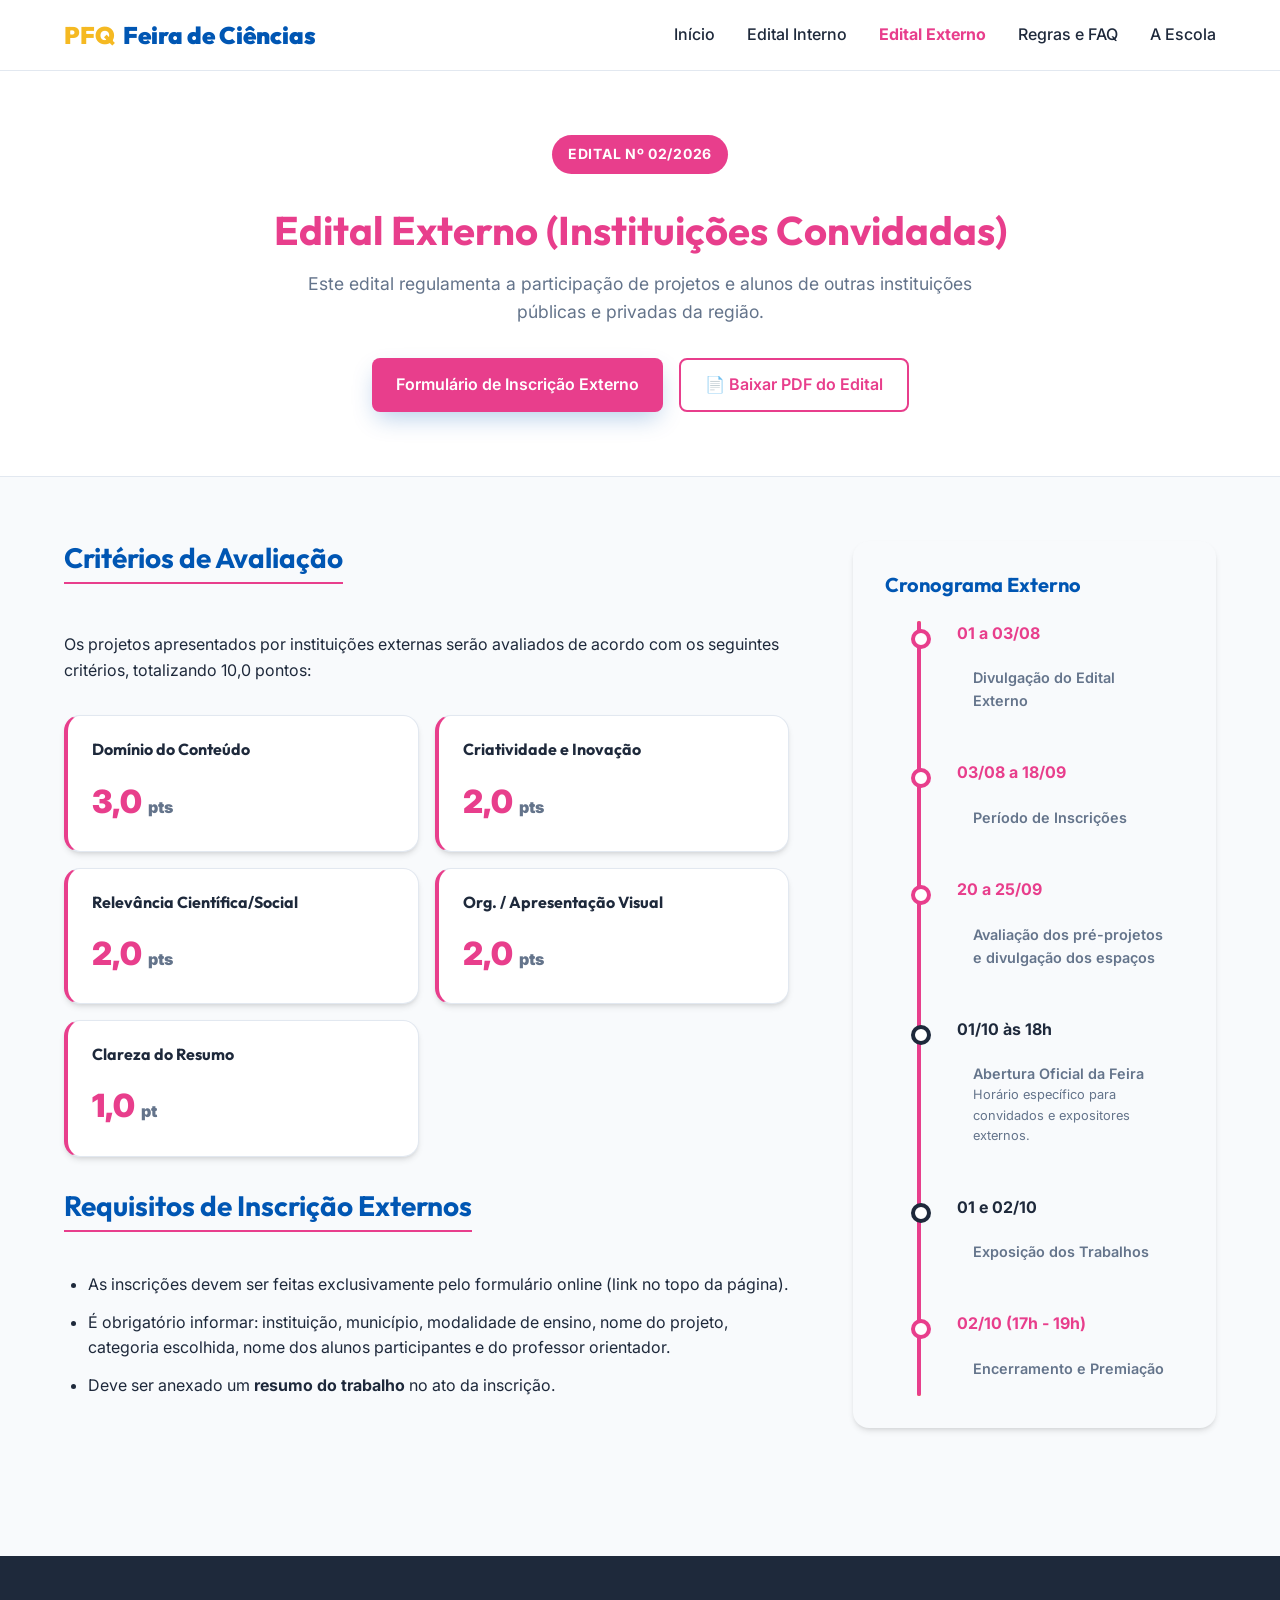
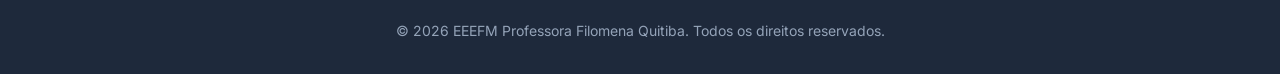
==== edital-externo.html @ 98fcd01e "feat: site launch with PDFs" ====
<!DOCTYPE html>
<html lang="pt-BR">
<head>
    <meta charset="UTF-8">
    <meta name="viewport" content="width=device-width, initial-scale=1.0">
    <title>Edital Externo - XLIII Feira de Ciências PFQ</title>
    <meta name="description" content="Edital nº 02/2026 para outras instituições de ensino participarem da XLIII Feira de Ciências.">
    <link rel="stylesheet" href="css/style.css">
</head>
<body>

    <!-- Header -->
    <header class="header">
        <div class="container flex justify-between items-center">
            <a href="index.html" class="logo">
                <span>PFQ</span> Feira de Ciências
            </a>
            <nav>
                <ul class="nav-links">
                    <li><a href="index.html">Início</a></li>
                    <li><a href="edital-interno.html">Edital Interno</a></li>
                    <li><a href="edital-externo.html" style="color: var(--color-accent); font-weight: 700;">Edital Externo</a></li>
                    <li><a href="faq.html">Regras e FAQ</a></li>
                    <li><a href="sobre.html">A Escola</a></li>
                </ul>
            </nav>
        </div>
    </header>

    <!-- Page Header -->
    <section class="py-16" style="background: var(--color-white); border-bottom: 1px solid var(--color-border);">
        <div class="container text-center">
            <span class="badge" style="background-color: var(--color-accent);">Edital nº 02/2026</span>
            <h1 style="font-size: 2.5rem; margin-top: 1rem; color: var(--color-accent);">Edital Externo (Instituições Convidadas)</h1>
            <p style="font-size: 1.1rem; color: var(--color-text-muted); max-width: 700px; margin: 0 auto;">Este edital regulamenta a participação de projetos e alunos de outras instituições públicas e privadas da região.</p>
            
            <div class="flex justify-center gap-4 mt-8" style="flex-wrap: wrap;">
                <a href="https://docs.google.com/forms/d/e/1FAIpQLSfI3naMoHm2sjn48bXKGw8JrudjvaqzmqJsmKI4cib6mDPO3A/viewform" target="_blank" class="btn btn-primary" style="background-color: var(--color-accent);">Formulário de Inscrição Externo</a>
                <a href="pdf/edital-02-2026-externo.pdf" target="_blank" class="btn btn-outline" style="color: var(--color-accent); border-color: var(--color-accent);">📄 Baixar PDF do Edital</a>
            </div>
        </div>
    </section>

    <div class="container py-16 grid" style="grid-template-columns: 2fr 1fr; gap: 4rem;">
        
        <!-- Main Content -->
        <div>
            <h2 style="font-size: 1.75rem; border-bottom: 2px solid var(--color-accent); padding-bottom: 0.5rem; display: inline-block;">Critérios de Avaliação</h2>
            <p class="mt-8 mb-8">Os projetos apresentados por instituições externas serão avaliados de acordo com os seguintes critérios, totalizando 10,0 pontos:</p>
            
            <div class="grid grid-cols-2 gap-4">
                <div class="card" style="padding: 1.5rem; border-left: 4px solid var(--color-accent);">
                    <h4 style="color: var(--color-text-main);">Domínio do Conteúdo</h4>
                    <p style="font-size: 2rem; font-weight: 900; color: var(--color-accent);">3,0 <span style="font-size: 1rem; color: var(--color-text-muted);">pts</span></p>
                </div>
                <div class="card" style="padding: 1.5rem; border-left: 4px solid var(--color-accent);">
                    <h4 style="color: var(--color-text-main);">Criatividade e Inovação</h4>
                    <p style="font-size: 2rem; font-weight: 900; color: var(--color-accent);">2,0 <span style="font-size: 1rem; color: var(--color-text-muted);">pts</span></p>
                </div>
                <div class="card" style="padding: 1.5rem; border-left: 4px solid var(--color-accent);">
                    <h4 style="color: var(--color-text-main);">Relevância Científica/Social</h4>
                    <p style="font-size: 2rem; font-weight: 900; color: var(--color-accent);">2,0 <span style="font-size: 1rem; color: var(--color-text-muted);">pts</span></p>
                </div>
                <div class="card" style="padding: 1.5rem; border-left: 4px solid var(--color-accent);">
                    <h4 style="color: var(--color-text-main);">Org. / Apresentação Visual</h4>
                    <p style="font-size: 2rem; font-weight: 900; color: var(--color-accent);">2,0 <span style="font-size: 1rem; color: var(--color-text-muted);">pts</span></p>
                </div>
                <div class="card" style="padding: 1.5rem; border-left: 4px solid var(--color-accent);">
                    <h4 style="color: var(--color-text-main);">Clareza do Resumo</h4>
                    <p style="font-size: 2rem; font-weight: 900; color: var(--color-accent);">1,0 <span style="font-size: 1rem; color: var(--color-text-muted);">pt</span></p>
                </div>
            </div>

            <h2 class="mt-8" style="font-size: 1.75rem; border-bottom: 2px solid var(--color-accent); padding-bottom: 0.5rem; display: inline-block;">Requisitos de Inscrição Externos</h2>
            <ul style="margin-top: 1.5rem; margin-left: 1.5rem; display: flex; flex-direction: column; gap: 0.75rem;">
                <li>As inscrições devem ser feitas exclusivamente pelo formulário online (link no topo da página).</li>
                <li>É obrigatório informar: instituição, município, modalidade de ensino, nome do projeto, categoria escolhida, nome dos alunos participantes e do professor orientador.</li>
                <li>Deve ser anexado um <strong>resumo do trabalho</strong> no ato da inscrição.</li>
            </ul>
        </div>

        <!-- Sidebar / Timeline -->
        <aside>
            <div class="card" style="background: var(--color-bg-light); border: none;">
                <h3 style="margin-bottom: 1.5rem; font-size: 1.25rem;">Cronograma Externo</h3>
                <div class="timeline" style="padding: 0;">
                    
                    <style>
                        .timeline-externo::before { background: var(--color-accent); }
                    </style>
                    <div class="timeline timeline-externo" style="padding: 0; max-width: 100%;">
                        
                        <div class="timeline-item">
                            <div class="timeline-marker" style="border-color: var(--color-accent);"></div>
                            <div class="timeline-date" style="color: var(--color-accent);">01 a 03/08</div>
                            <div class="timeline-content" style="padding: 1rem; background: transparent; border: none; box-shadow: none;">
                                <p style="font-weight: 600; font-size: 0.9rem;">Divulgação do Edital Externo</p>
                            </div>
                        </div>

                        <div class="timeline-item">
                            <div class="timeline-marker" style="border-color: var(--color-accent);"></div>
                            <div class="timeline-date" style="color: var(--color-accent);">03/08 a 18/09</div>
                            <div class="timeline-content" style="padding: 1rem; background: transparent; border: none; box-shadow: none;">
                                <p style="font-weight: 600; font-size: 0.9rem;">Período de Inscrições</p>
                            </div>
                        </div>

                        <div class="timeline-item">
                            <div class="timeline-marker" style="border-color: var(--color-accent);"></div>
                            <div class="timeline-date" style="color: var(--color-accent);">20 a 25/09</div>
                            <div class="timeline-content" style="padding: 1rem; background: transparent; border: none; box-shadow: none;">
                                <p style="font-weight: 600; font-size: 0.9rem;">Avaliação dos pré-projetos e divulgação dos espaços</p>
                            </div>
                        </div>

                        <div class="timeline-item">
                            <div class="timeline-marker" style="border-color: var(--color-text-main);"></div>
                            <div class="timeline-date" style="color: var(--color-text-main);">01/10 às 18h</div>
                            <div class="timeline-content" style="padding: 1rem; background: transparent; border: none; box-shadow: none;">
                                <p style="font-weight: 600; font-size: 0.9rem;">Abertura Oficial da Feira</p>
                                <p style="font-size: 0.8rem; color: var(--color-text-muted);">Horário específico para convidados e expositores externos.</p>
                            </div>
                        </div>

                        <div class="timeline-item">
                            <div class="timeline-marker" style="border-color: var(--color-text-main);"></div>
                            <div class="timeline-date" style="color: var(--color-text-main);">01 e 02/10</div>
                            <div class="timeline-content" style="padding: 1rem; background: transparent; border: none; box-shadow: none;">
                                <p style="font-weight: 600; font-size: 0.9rem;">Exposição dos Trabalhos</p>
                            </div>
                        </div>

                        <div class="timeline-item" style="margin-bottom: 0;">
                            <div class="timeline-marker" style="border-color: var(--color-accent);"></div>
                            <div class="timeline-date" style="color: var(--color-accent);">02/10 (17h - 19h)</div>
                            <div class="timeline-content" style="padding: 1rem; background: transparent; border: none; box-shadow: none;">
                                <p style="font-weight: 600; font-size: 0.9rem;">Encerramento e Premiação</p>
                            </div>
                        </div>
                    </div>

                </div>
            </div>
        </aside>

    </div>

    <!-- Footer -->
    <footer class="footer">
        <div class="container">
            <div class="footer-bottom" style="margin-top: 0; padding-top: 0; border: none;">
                <p>&copy; 2026 EEEFM Professora Filomena Quitiba. Todos os direitos reservados.</p>
            </div>
        </div>
    </footer>

</body>
</html>
---- css/style.css ----
@import url('https://fonts.googleapis.com/css2?family=Inter:wght@300;400;500;600;700;800&family=Outfit:wght@400;700;900&display=swap');

:root {
  /* Colors based on PFQ notebook cover */
  --color-primary: #f5b922; /* Amarelo Ouro */
  --color-secondary: #0056b3; /* Azul Royal */
  --color-accent: #e83e8c; /* Rosa vibrante */
  --color-bg-light: #f8fafc;
  --color-white: #ffffff;
  --color-text-main: #1e293b;
  --color-text-muted: #64748b;
  --color-border: #e2e8f0;

  /* Shadows for Glassmorphism & Depth */
  --shadow-sm: 0 1px 2px 0 rgb(0 0 0 / 0.05);
  --shadow-md: 0 4px 6px -1px rgb(0 0 0 / 0.1), 0 2px 4px -2px rgb(0 0 0 / 0.1);
  --shadow-lg: 0 10px 15px -3px rgb(0 0 0 / 0.1), 0 4px 6px -4px rgb(0 0 0 / 0.1);
  --shadow-xl: 0 20px 25px -5px rgb(0 0 0 / 0.1), 0 8px 10px -6px rgb(0 0 0 / 0.1);
  --shadow-colored: 0 10px 25px -5px rgba(0, 86, 179, 0.3);

  /* Border Radius */
  --radius-sm: 0.375rem;
  --radius-md: 0.5rem;
  --radius-lg: 1rem;
  --radius-xl: 1.5rem;

  /* Typography */
  --font-sans: 'Inter', sans-serif;
  --font-display: 'Outfit', sans-serif;
}

/* Reset */
*, *::before, *::after {
  box-sizing: border-box;
  margin: 0;
  padding: 0;
}

body {
  font-family: var(--font-sans);
  color: var(--color-text-main);
  background-color: var(--color-bg-light);
  line-height: 1.6;
  -webkit-font-smoothing: antialiased;
}

h1, h2, h3, h4, h5, h6 {
  font-family: var(--font-display);
  font-weight: 700;
  line-height: 1.2;
  margin-bottom: 1rem;
  color: var(--color-secondary);
}

a {
  color: var(--color-secondary);
  text-decoration: none;
  transition: all 0.3s ease;
}

a:hover {
  color: var(--color-accent);
}

img {
  max-width: 100%;
  height: auto;
  display: block;
}

/* Layout Utilities */
.container {
  width: 100%;
  max-width: 1200px;
  margin: 0 auto;
  padding: 0 1.5rem;
}

.grid {
  display: grid;
  gap: 2rem;
}

.grid-cols-2 { grid-template-columns: repeat(auto-fit, minmax(300px, 1fr)); }
.grid-cols-3 { grid-template-columns: repeat(auto-fit, minmax(250px, 1fr)); }

.flex { display: flex; }
.flex-col { flex-direction: column; }
.items-center { align-items: center; }
.justify-between { justify-content: space-between; }
.justify-center { justify-content: center; }
.gap-4 { gap: 1rem; }
.gap-8 { gap: 2rem; }

.text-center { text-align: center; }
.mt-8 { margin-top: 2rem; }
.mb-8 { margin-bottom: 2rem; }
.py-16 { padding-top: 4rem; padding-bottom: 4rem; }
.py-24 { padding-top: 6rem; padding-bottom: 6rem; }

/* Header & Navbar */
.header {
  background: rgba(255, 255, 255, 0.9);
  backdrop-filter: blur(10px);
  -webkit-backdrop-filter: blur(10px);
  border-bottom: 1px solid var(--color-border);
  position: sticky;
  top: 0;
  z-index: 50;
  padding: 1rem 0;
}

.logo {
  font-family: var(--font-display);
  font-size: 1.5rem;
  font-weight: 900;
  color: var(--color-secondary);
  display: flex;
  align-items: center;
  gap: 0.5rem;
}

.logo span {
  color: var(--color-primary);
}

.nav-links {
  display: flex;
  gap: 2rem;
  list-style: none;
}

.nav-links a {
  font-weight: 500;
  color: var(--color-text-main);
}

.nav-links a:hover {
  color: var(--color-secondary);
}

/* Hero Section */
.hero {
  position: relative;
  background: linear-gradient(135deg, var(--color-primary) 0%, #fff0a8 100%);
  color: var(--color-secondary);
  overflow: hidden;
  text-align: center;
  border-bottom-left-radius: 3rem;
  border-bottom-right-radius: 3rem;
  padding: 6rem 1.5rem;
}

.hero::before {
  content: '';
  position: absolute;
  top: -50%; left: -50%; width: 200%; height: 200%;
  background: radial-gradient(circle, rgba(232, 62, 140, 0.1) 0%, transparent 60%);
  pointer-events: none;
}

.hero h1 {
  font-size: clamp(2.5rem, 5vw, 4rem);
  font-weight: 900;
  margin-bottom: 1rem;
  line-height: 1.1;
}

.hero p {
  font-size: 1.25rem;
  font-weight: 500;
  max-width: 600px;
  margin: 0 auto 2rem;
  color: #003d82;
}

.badge {
  display: inline-block;
  background: var(--color-accent);
  color: var(--color-white);
  padding: 0.5rem 1rem;
  border-radius: 2rem;
  font-weight: 700;
  font-size: 0.875rem;
  margin-bottom: 1rem;
  text-transform: uppercase;
  letter-spacing: 0.05em;
}

/* Buttons */
.btn {
  display: inline-flex;
  align-items: center;
  justify-content: center;
  padding: 0.75rem 1.5rem;
  border-radius: var(--radius-md);
  font-weight: 600;
  text-align: center;
  transition: all 0.3s ease;
  cursor: pointer;
  border: none;
}

.btn-primary {
  background: var(--color-secondary);
  color: var(--color-white);
  box-shadow: var(--shadow-colored);
}

.btn-primary:hover {
  background: #004494;
  color: var(--color-white);
  transform: translateY(-2px);
  box-shadow: 0 15px 30px -5px rgba(0, 86, 179, 0.4);
}

.btn-outline {
  background: transparent;
  color: var(--color-secondary);
  border: 2px solid var(--color-secondary);
}

.btn-outline:hover {
  background: var(--color-secondary);
  color: var(--color-white);
}

/* Cards */
.card {
  background: var(--color-white);
  border-radius: var(--radius-lg);
  padding: 2rem;
  box-shadow: var(--shadow-md);
  transition: transform 0.3s ease, box-shadow 0.3s ease;
  border: 1px solid var(--color-border);
}

.card:hover {
  transform: translateY(-5px);
  box-shadow: var(--shadow-xl);
}

.card-icon {
  width: 3rem;
  height: 3rem;
  border-radius: 50%;
  background: #eff6ff;
  color: var(--color-secondary);
  display: flex;
  align-items: center;
  justify-content: center;
  font-size: 1.5rem;
  margin-bottom: 1.5rem;
}

.card h3 {
  font-size: 1.25rem;
  margin-bottom: 0.75rem;
}

.card p {
  color: var(--color-text-muted);
  font-size: 0.95rem;
}

/* Timeline */
.timeline {
  position: relative;
  max-width: 800px;
  margin: 0 auto;
  padding: 2rem 0;
}

.timeline::before {
  content: '';
  position: absolute;
  top: 0;
  left: 2rem;
  height: 100%;
  width: 4px;
  background: var(--color-primary);
  border-radius: 2px;
}

.timeline-item {
  position: relative;
  padding-left: 4.5rem;
  margin-bottom: 2rem;
}

.timeline-date {
  font-weight: 700;
  color: var(--color-accent);
  margin-bottom: 0.25rem;
}

.timeline-content {
  background: var(--color-white);
  padding: 1.5rem;
  border-radius: var(--radius-md);
  box-shadow: var(--shadow-sm);
  border: 1px solid var(--color-border);
}

.timeline-marker {
  position: absolute;
  left: 1.625rem;
  top: 0.5rem;
  width: 1.25rem;
  height: 1.25rem;
  border-radius: 50%;
  background: var(--color-white);
  border: 4px solid var(--color-secondary);
  z-index: 10;
}

/* Footer */
.footer {
  background: var(--color-text-main);
  color: var(--color-white);
  padding: 4rem 0 2rem;
  margin-top: 4rem;
}

.footer a {
  color: #94a3b8;
}

.footer a:hover {
  color: var(--color-white);
}

.footer-bottom {
  border-top: 1px solid #334155;
  margin-top: 3rem;
  padding-top: 2rem;
  text-align: center;
  color: #94a3b8;
  font-size: 0.875rem;
}

/* Responsiveness */
@media (max-width: 768px) {
  .nav-links { display: none; } /* Simpler for now, could add hamburger */
  .timeline::before { left: 1rem; }
  .timeline-item { padding-left: 3rem; }
  .timeline-marker { left: 0.625rem; }
  .hero { padding: 4rem 1rem; border-bottom-left-radius: 2rem; border-bottom-right-radius: 2rem; }
}
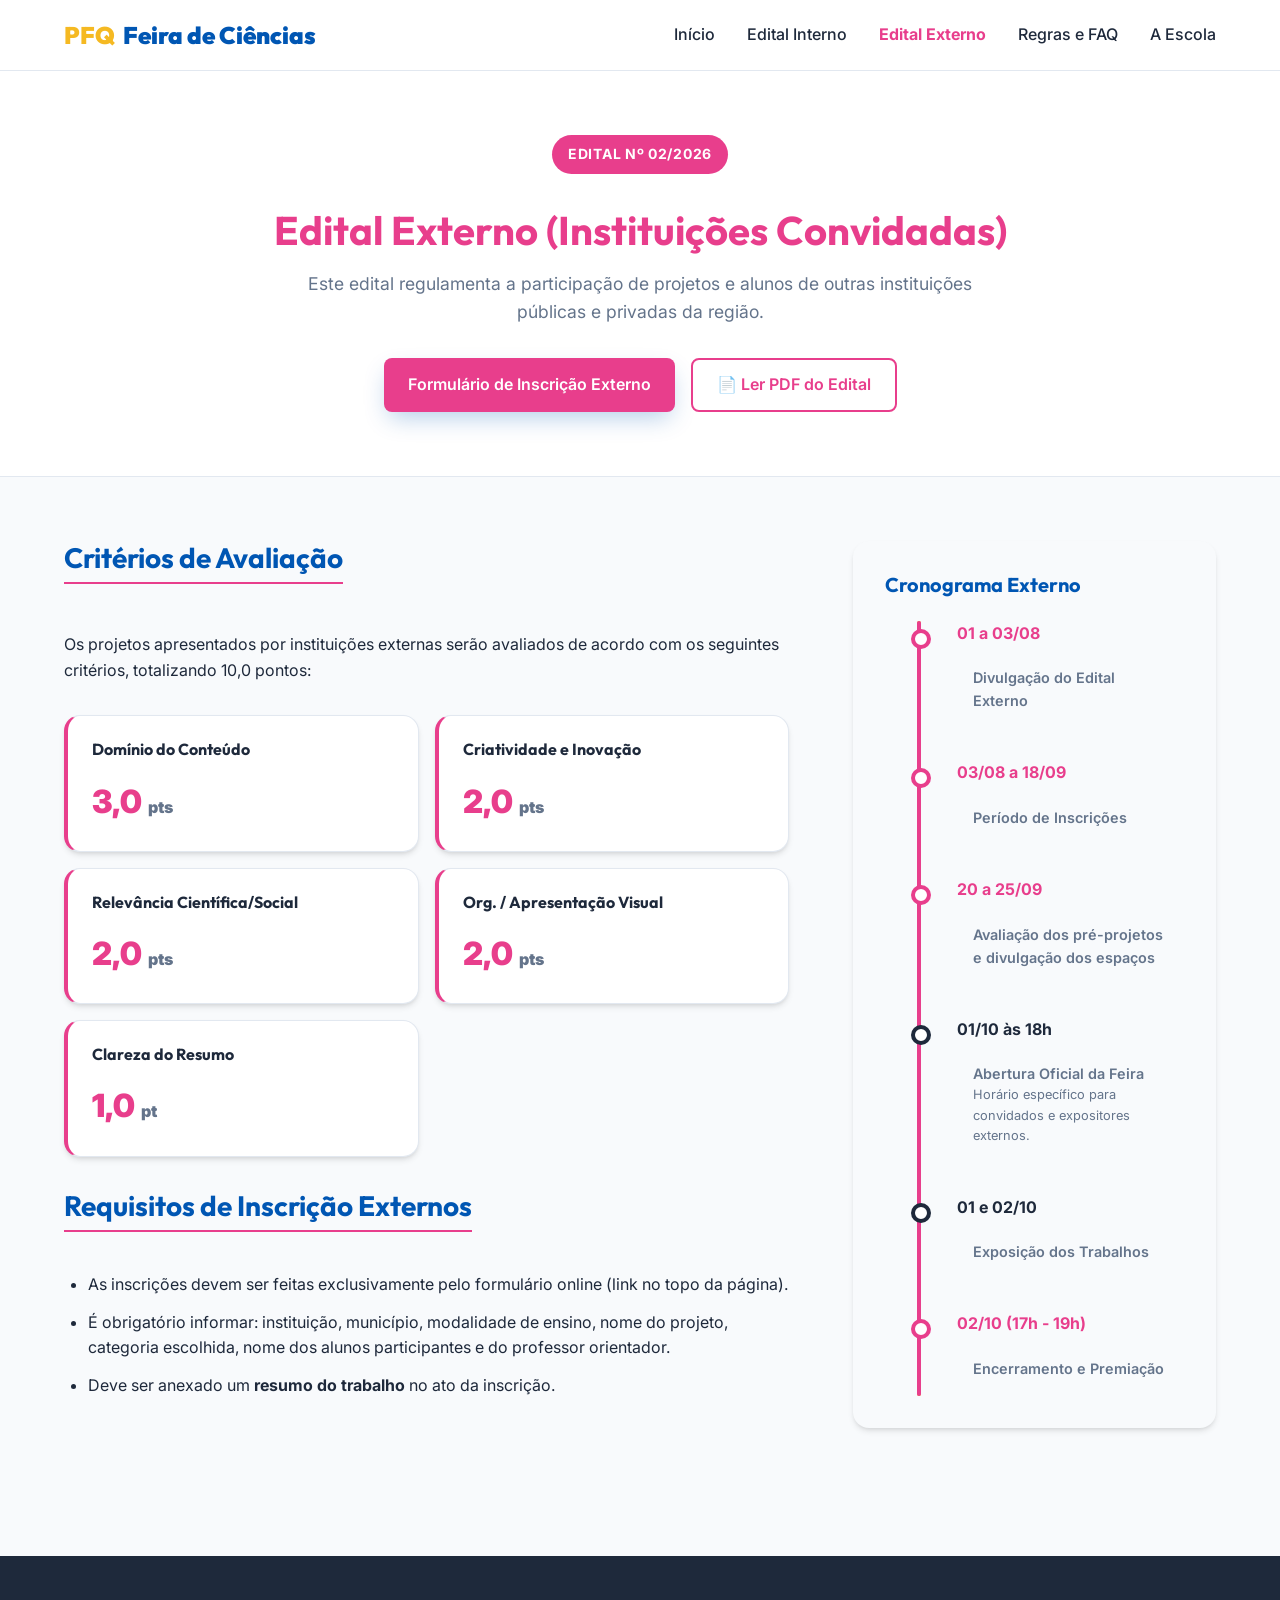
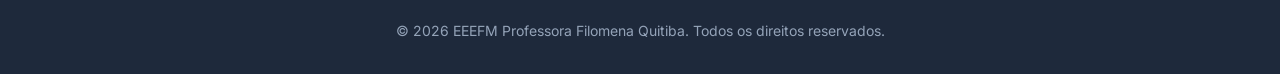
==== commit 46d2e174: "style: change 'Baixar PDF' to 'Ler PDF' text" ====
--- a/edital-externo.html
+++ b/edital-externo.html
@@ -36,7 +36,7 @@
             
             <div class="flex justify-center gap-4 mt-8" style="flex-wrap: wrap;">
                 <a href="https://docs.google.com/forms/d/e/1FAIpQLSfI3naMoHm2sjn48bXKGw8JrudjvaqzmqJsmKI4cib6mDPO3A/viewform" target="_blank" class="btn btn-primary" style="background-color: var(--color-accent);">Formulário de Inscrição Externo</a>
-                <a href="pdf/edital-02-2026-externo.pdf" target="_blank" class="btn btn-outline" style="color: var(--color-accent); border-color: var(--color-accent);">📄 Baixar PDF do Edital</a>
+                <a href="pdf/edital-02-2026-externo.pdf" target="_blank" class="btn btn-outline" style="color: var(--color-accent); border-color: var(--color-accent);">📄 Ler PDF do Edital</a>
             </div>
         </div>
     </section>
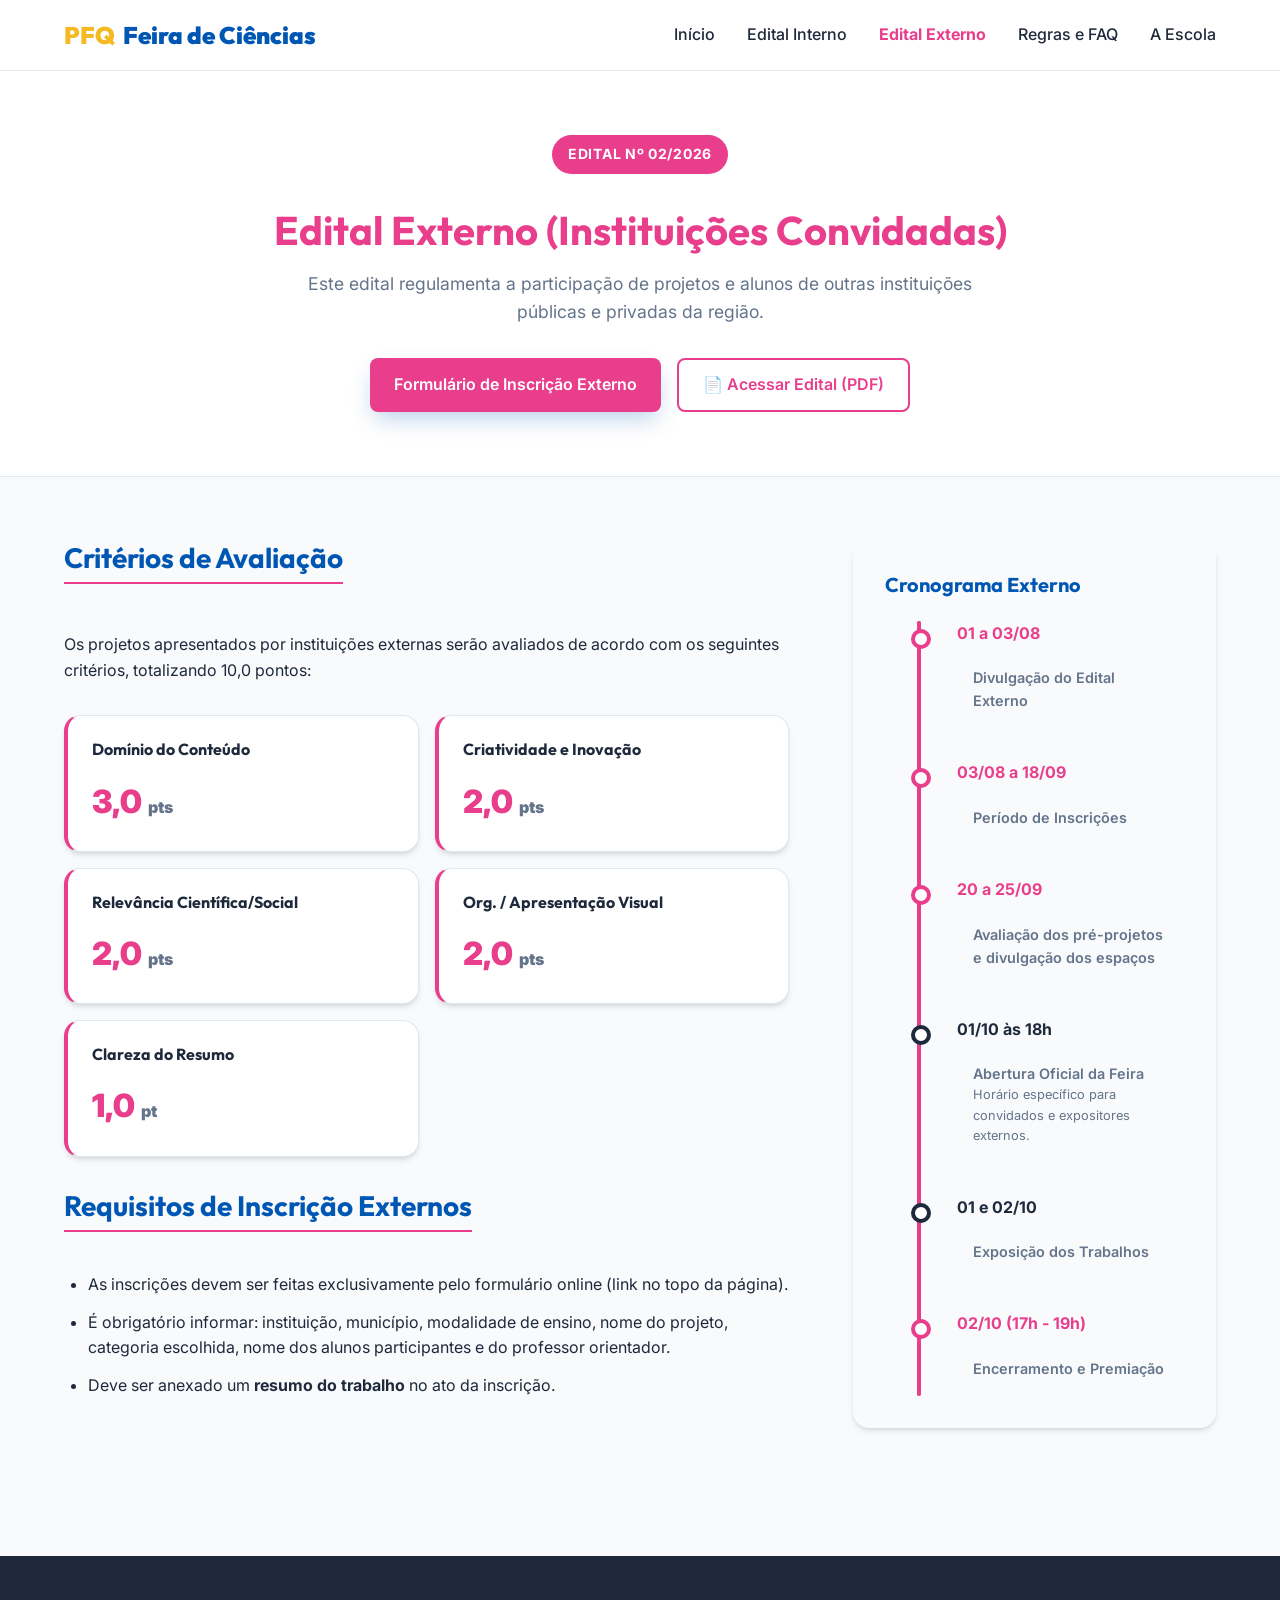
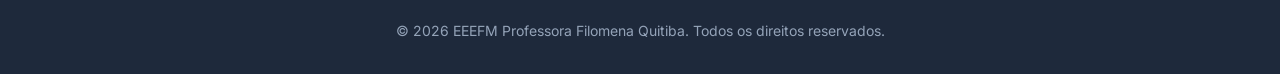
==== commit 87e241cb: "style: change 'Ler PDF' to 'Acessar Edital (PDF)' standard" ====
--- a/edital-externo.html
+++ b/edital-externo.html
@@ -36,7 +36,7 @@
             
             <div class="flex justify-center gap-4 mt-8" style="flex-wrap: wrap;">
                 <a href="https://docs.google.com/forms/d/e/1FAIpQLSfI3naMoHm2sjn48bXKGw8JrudjvaqzmqJsmKI4cib6mDPO3A/viewform" target="_blank" class="btn btn-primary" style="background-color: var(--color-accent);">Formulário de Inscrição Externo</a>
-                <a href="pdf/edital-02-2026-externo.pdf" target="_blank" class="btn btn-outline" style="color: var(--color-accent); border-color: var(--color-accent);">📄 Ler PDF do Edital</a>
+                <a href="pdf/edital-02-2026-externo.pdf" target="_blank" class="btn btn-outline" style="color: var(--color-accent); border-color: var(--color-accent);">📄 Acessar Edital (PDF)</a>
             </div>
         </div>
     </section>
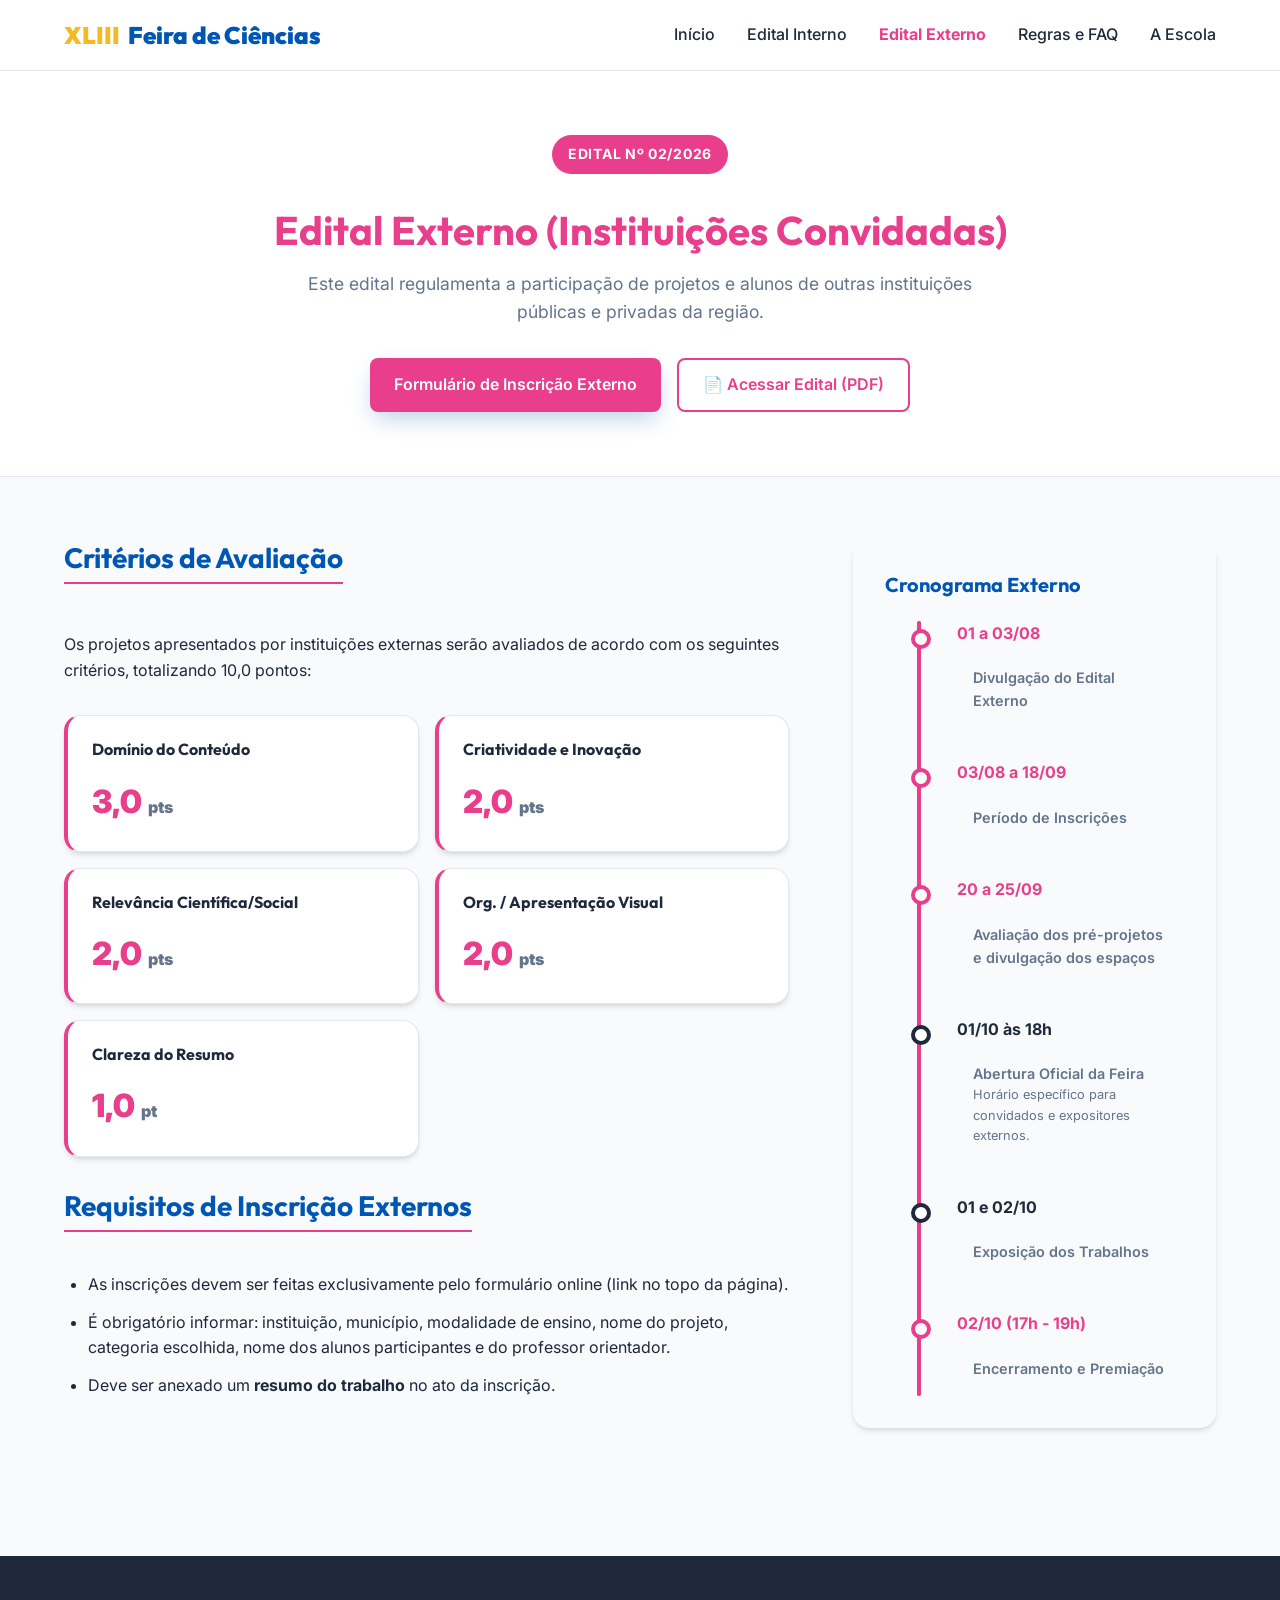
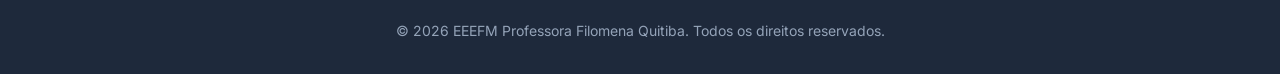
==== commit 68ccd3a2: "style: change logo text from PFQ to XLIII" ====
--- a/edital-externo.html
+++ b/edital-externo.html
@@ -13,7 +13,7 @@
     <header class="header">
         <div class="container flex justify-between items-center">
             <a href="index.html" class="logo">
-                <span>PFQ</span> Feira de Ciências
+                <span>XLIII</span> Feira de Ciências
             </a>
             <nav>
                 <ul class="nav-links">
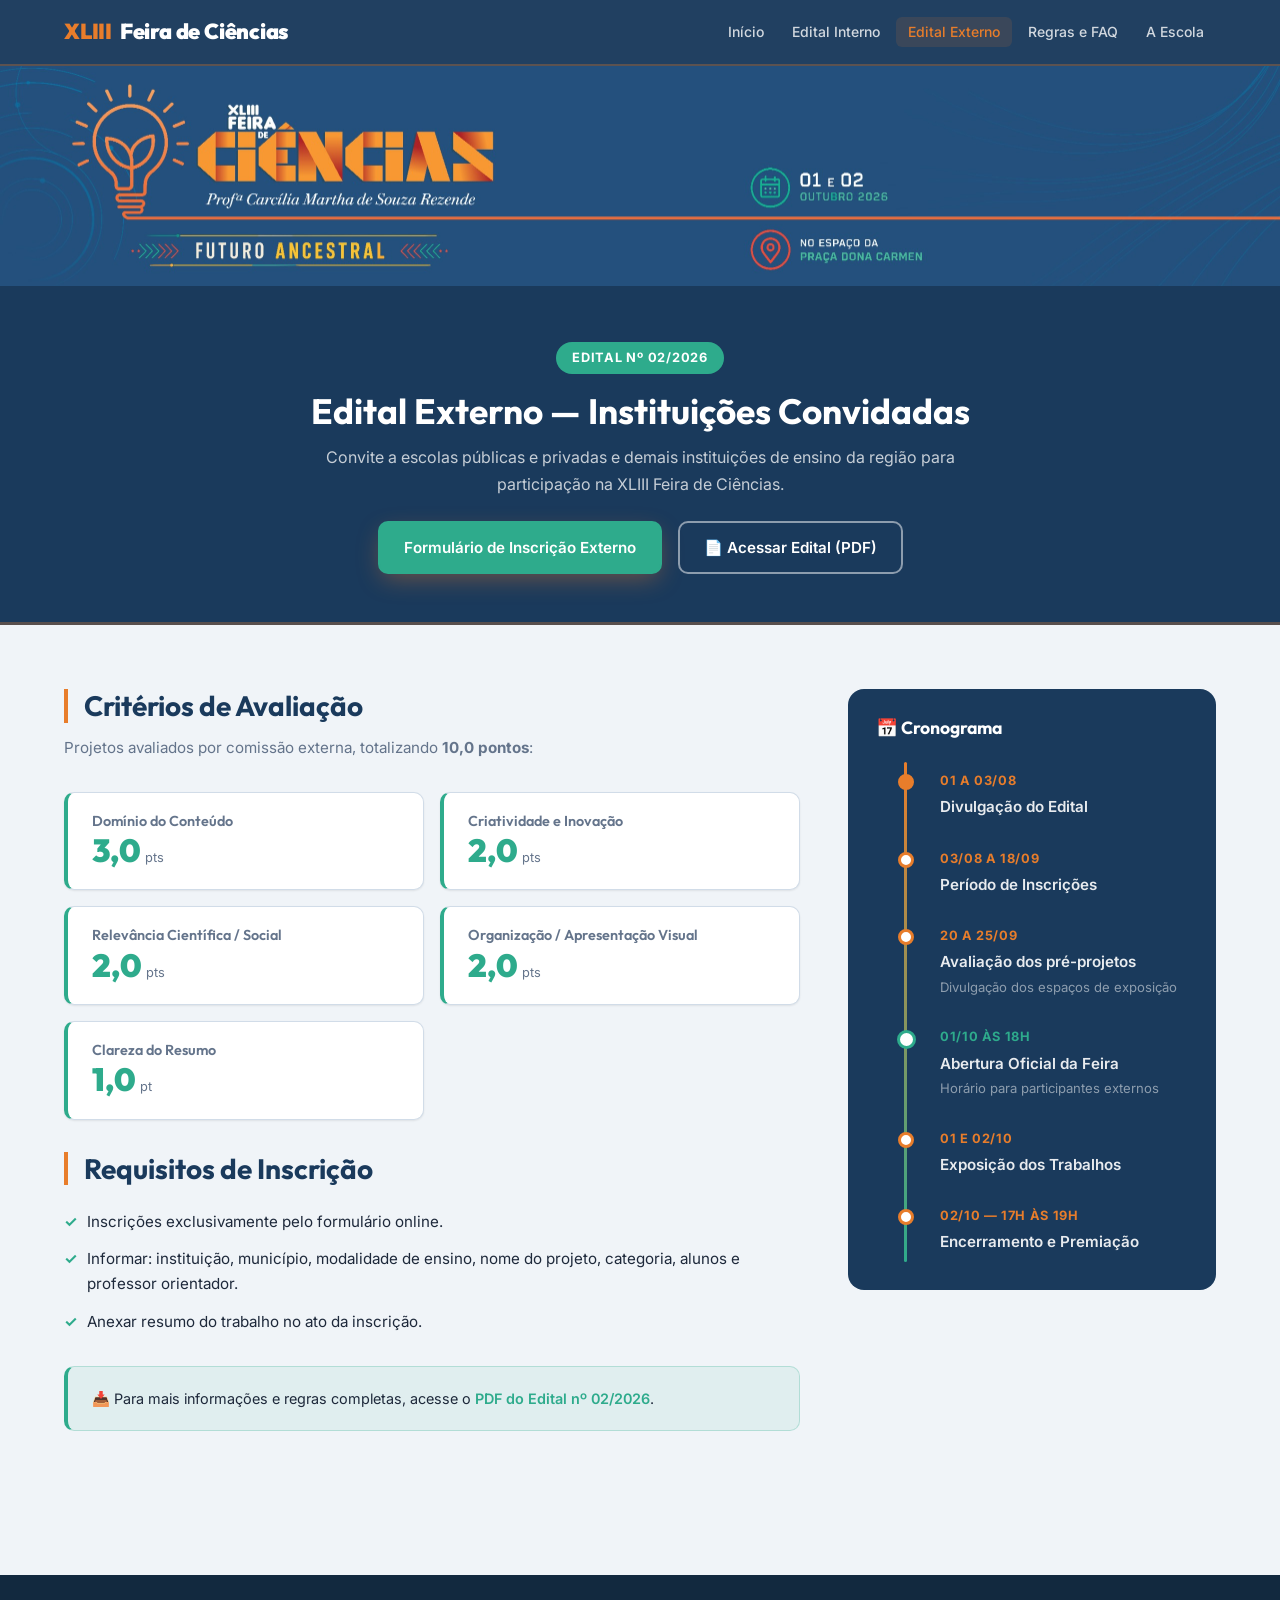
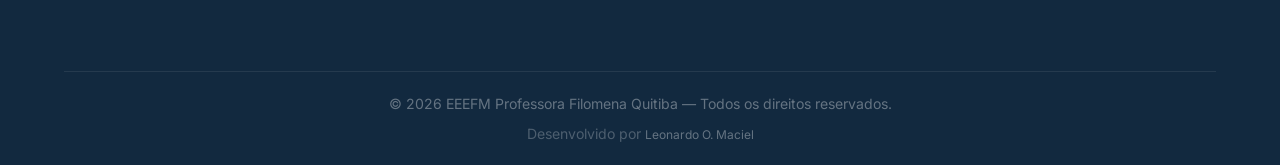
==== commit 0873b5ec: "feat: redesign completo — paleta oficial, imagens, countdown, contatos, PDFs atualizados, menu mobil" ====
--- a/edital-externo.html
+++ b/edital-externo.html
@@ -3,157 +3,148 @@
 <head>
     <meta charset="UTF-8">
     <meta name="viewport" content="width=device-width, initial-scale=1.0">
-    <title>Edital Externo - XLIII Feira de Ciências PFQ</title>
-    <meta name="description" content="Edital nº 02/2026 para outras instituições de ensino participarem da XLIII Feira de Ciências.">
+    <title>Edital nº 02/2026 (Externo) — XLIII Feira de Ciências PFQ</title>
+    <meta name="description" content="Edital nº 02/2026 — Convida outras instituições de ensino públicas e privadas a participarem da XLIII Feira de Ciências.">
+    <link rel="icon" href="img/flyer-feira.jpg" type="image/jpeg">
     <link rel="stylesheet" href="css/style.css">
 </head>
 <body>
 
-    <!-- Header -->
-    <header class="header">
-        <div class="container flex justify-between items-center">
-            <a href="index.html" class="logo">
-                <span>XLIII</span> Feira de Ciências
-            </a>
-            <nav>
-                <ul class="nav-links">
-                    <li><a href="index.html">Início</a></li>
-                    <li><a href="edital-interno.html">Edital Interno</a></li>
-                    <li><a href="edital-externo.html" style="color: var(--color-accent); font-weight: 700;">Edital Externo</a></li>
-                    <li><a href="faq.html">Regras e FAQ</a></li>
-                    <li><a href="sobre.html">A Escola</a></li>
-                </ul>
-            </nav>
+<!-- ==================== HEADER ==================== -->
+<header class="header">
+    <div class="container flex justify-between items-center">
+        <a href="index.html" class="logo"><span>XLIII</span> Feira de Ciências</a>
+        <nav>
+            <ul class="nav-links" id="nav-links">
+                <li><a href="index.html">Início</a></li>
+                <li><a href="edital-interno.html">Edital Interno</a></li>
+                <li><a href="edital-externo.html" class="active">Edital Externo</a></li>
+                <li><a href="faq.html">Regras e FAQ</a></li>
+                <li><a href="sobre.html">A Escola</a></li>
+            </ul>
+        </nav>
+        <button class="hamburger" id="hamburger" aria-label="Abrir menu">
+            <span></span><span></span><span></span>
+        </button>
+    </div>
+</header>
+
+<!-- ==================== BANNER ==================== -->
+<div class="banner-strip">
+    <img src="img/banner-wide.jpg" alt="XLIII Feira de Ciências — Futuro Ancestral">
+</div>
+
+<!-- ==================== PAGE HEADER ==================== -->
+<section class="page-header">
+    <div class="container">
+        <span class="badge badge-teal" style="margin-bottom: 1rem;">Edital nº 02/2026</span>
+        <h1>Edital Externo — Instituições Convidadas</h1>
+        <p>Convite a escolas públicas e privadas e demais instituições de ensino da região para participação na XLIII Feira de Ciências.</p>
+        <div class="flex justify-center gap-4 flex-wrap mt-6">
+            <a href="https://docs.google.com/forms/d/e/1FAIpQLSfI3naMoHm2sjn48bXKGw8JrudjvaqzmqJsmKI4cib6mDPO3A/viewform" target="_blank" class="btn btn-primary" style="background: var(--color-accent); border-color: var(--color-accent);">Formulário de Inscrição Externo</a>
+            <a href="pdf/edital-02-2026-externo.pdf" target="_blank" class="btn btn-outline">📄 Acessar Edital (PDF)</a>
         </div>
-    </header>
+    </div>
+</section>
 
-    <!-- Page Header -->
-    <section class="py-16" style="background: var(--color-white); border-bottom: 1px solid var(--color-border);">
-        <div class="container text-center">
-            <span class="badge" style="background-color: var(--color-accent);">Edital nº 02/2026</span>
-            <h1 style="font-size: 2.5rem; margin-top: 1rem; color: var(--color-accent);">Edital Externo (Instituições Convidadas)</h1>
-            <p style="font-size: 1.1rem; color: var(--color-text-muted); max-width: 700px; margin: 0 auto;">Este edital regulamenta a participação de projetos e alunos de outras instituições públicas e privadas da região.</p>
-            
-            <div class="flex justify-center gap-4 mt-8" style="flex-wrap: wrap;">
-                <a href="https://docs.google.com/forms/d/e/1FAIpQLSfI3naMoHm2sjn48bXKGw8JrudjvaqzmqJsmKI4cib6mDPO3A/viewform" target="_blank" class="btn btn-primary" style="background-color: var(--color-accent);">Formulário de Inscrição Externo</a>
-                <a href="pdf/edital-02-2026-externo.pdf" target="_blank" class="btn btn-outline" style="color: var(--color-accent); border-color: var(--color-accent);">📄 Acessar Edital (PDF)</a>
-            </div>
-        </div>
-    </section>
+<!-- ==================== CONTEÚDO ==================== -->
+<div class="container py-16">
+    <div class="grid grid-sidebar">
 
-    <div class="container py-16 grid" style="grid-template-columns: 2fr 1fr; gap: 4rem;">
-        
-        <!-- Main Content -->
+        <!-- COLUNA PRINCIPAL -->
         <div>
-            <h2 style="font-size: 1.75rem; border-bottom: 2px solid var(--color-accent); padding-bottom: 0.5rem; display: inline-block;">Critérios de Avaliação</h2>
-            <p class="mt-8 mb-8">Os projetos apresentados por instituições externas serão avaliados de acordo com os seguintes critérios, totalizando 10,0 pontos:</p>
-            
-            <div class="grid grid-cols-2 gap-4">
-                <div class="card" style="padding: 1.5rem; border-left: 4px solid var(--color-accent);">
-                    <h4 style="color: var(--color-text-main);">Domínio do Conteúdo</h4>
-                    <p style="font-size: 2rem; font-weight: 900; color: var(--color-accent);">3,0 <span style="font-size: 1rem; color: var(--color-text-muted);">pts</span></p>
+            <h2 class="section-title">Critérios de Avaliação</h2>
+            <p class="section-subtitle">Projetos avaliados por comissão externa, totalizando <strong>10,0 pontos</strong>:</p>
+
+            <div class="grid grid-2 gap-4">
+                <div class="score-card teal">
+                    <h4>Domínio do Conteúdo</h4>
+                    <span class="score-num">3,0</span> <span class="score-unit">pts</span>
                 </div>
-                <div class="card" style="padding: 1.5rem; border-left: 4px solid var(--color-accent);">
-                    <h4 style="color: var(--color-text-main);">Criatividade e Inovação</h4>
-                    <p style="font-size: 2rem; font-weight: 900; color: var(--color-accent);">2,0 <span style="font-size: 1rem; color: var(--color-text-muted);">pts</span></p>
+                <div class="score-card teal">
+                    <h4>Criatividade e Inovação</h4>
+                    <span class="score-num">2,0</span> <span class="score-unit">pts</span>
                 </div>
-                <div class="card" style="padding: 1.5rem; border-left: 4px solid var(--color-accent);">
-                    <h4 style="color: var(--color-text-main);">Relevância Científica/Social</h4>
-                    <p style="font-size: 2rem; font-weight: 900; color: var(--color-accent);">2,0 <span style="font-size: 1rem; color: var(--color-text-muted);">pts</span></p>
+                <div class="score-card teal">
+                    <h4>Relevância Científica / Social</h4>
+                    <span class="score-num">2,0</span> <span class="score-unit">pts</span>
                 </div>
-                <div class="card" style="padding: 1.5rem; border-left: 4px solid var(--color-accent);">
-                    <h4 style="color: var(--color-text-main);">Org. / Apresentação Visual</h4>
-                    <p style="font-size: 2rem; font-weight: 900; color: var(--color-accent);">2,0 <span style="font-size: 1rem; color: var(--color-text-muted);">pts</span></p>
+                <div class="score-card teal">
+                    <h4>Organização / Apresentação Visual</h4>
+                    <span class="score-num">2,0</span> <span class="score-unit">pts</span>
                 </div>
-                <div class="card" style="padding: 1.5rem; border-left: 4px solid var(--color-accent);">
-                    <h4 style="color: var(--color-text-main);">Clareza do Resumo</h4>
-                    <p style="font-size: 2rem; font-weight: 900; color: var(--color-accent);">1,0 <span style="font-size: 1rem; color: var(--color-text-muted);">pt</span></p>
+                <div class="score-card teal">
+                    <h4>Clareza do Resumo</h4>
+                    <span class="score-num">1,0</span> <span class="score-unit">pt</span>
                 </div>
             </div>
 
-            <h2 class="mt-8" style="font-size: 1.75rem; border-bottom: 2px solid var(--color-accent); padding-bottom: 0.5rem; display: inline-block;">Requisitos de Inscrição Externos</h2>
-            <ul style="margin-top: 1.5rem; margin-left: 1.5rem; display: flex; flex-direction: column; gap: 0.75rem;">
-                <li>As inscrições devem ser feitas exclusivamente pelo formulário online (link no topo da página).</li>
-                <li>É obrigatório informar: instituição, município, modalidade de ensino, nome do projeto, categoria escolhida, nome dos alunos participantes e do professor orientador.</li>
-                <li>Deve ser anexado um <strong>resumo do trabalho</strong> no ato da inscrição.</li>
+            <h2 class="section-title mt-8">Requisitos de Inscrição</h2>
+            <ul style="list-style: none; display: flex; flex-direction: column; gap: 0.75rem; font-size: 0.95rem;">
+                <li style="display: flex; gap: 0.6rem;"><span style="color: var(--color-accent); font-weight: 700;">✓</span> Inscrições exclusivamente pelo formulário online.</li>
+                <li style="display: flex; gap: 0.6rem;"><span style="color: var(--color-accent); font-weight: 700;">✓</span> Informar: instituição, município, modalidade de ensino, nome do projeto, categoria, alunos e professor orientador.</li>
+                <li style="display: flex; gap: 0.6rem;"><span style="color: var(--color-accent); font-weight: 700;">✓</span> Anexar resumo do trabalho no ato da inscrição.</li>
             </ul>
+
+            <div style="background: rgba(46,171,140,0.08); border: 1px solid rgba(46,171,140,0.25); border-left: 4px solid var(--color-accent); border-radius: var(--radius-md); padding: 1.25rem 1.5rem; margin-top: 2rem;">
+                <p style="font-size: 0.9rem; color: var(--color-text-main);">📥 Para mais informações e regras completas, acesse o <a href="pdf/edital-02-2026-externo.pdf" target="_blank" style="color: var(--color-accent); font-weight: 600;">PDF do Edital nº 02/2026</a>.</p>
+            </div>
         </div>
 
-        <!-- Sidebar / Timeline -->
+        <!-- SIDEBAR: CRONOGRAMA -->
         <aside>
-            <div class="card" style="background: var(--color-bg-light); border: none;">
-                <h3 style="margin-bottom: 1.5rem; font-size: 1.25rem;">Cronograma Externo</h3>
-                <div class="timeline" style="padding: 0;">
-                    
-                    <style>
-                        .timeline-externo::before { background: var(--color-accent); }
-                    </style>
-                    <div class="timeline timeline-externo" style="padding: 0; max-width: 100%;">
-                        
-                        <div class="timeline-item">
-                            <div class="timeline-marker" style="border-color: var(--color-accent);"></div>
-                            <div class="timeline-date" style="color: var(--color-accent);">01 a 03/08</div>
-                            <div class="timeline-content" style="padding: 1rem; background: transparent; border: none; box-shadow: none;">
-                                <p style="font-weight: 600; font-size: 0.9rem;">Divulgação do Edital Externo</p>
-                            </div>
-                        </div>
-
-                        <div class="timeline-item">
-                            <div class="timeline-marker" style="border-color: var(--color-accent);"></div>
-                            <div class="timeline-date" style="color: var(--color-accent);">03/08 a 18/09</div>
-                            <div class="timeline-content" style="padding: 1rem; background: transparent; border: none; box-shadow: none;">
-                                <p style="font-weight: 600; font-size: 0.9rem;">Período de Inscrições</p>
-                            </div>
-                        </div>
-
-                        <div class="timeline-item">
-                            <div class="timeline-marker" style="border-color: var(--color-accent);"></div>
-                            <div class="timeline-date" style="color: var(--color-accent);">20 a 25/09</div>
-                            <div class="timeline-content" style="padding: 1rem; background: transparent; border: none; box-shadow: none;">
-                                <p style="font-weight: 600; font-size: 0.9rem;">Avaliação dos pré-projetos e divulgação dos espaços</p>
-                            </div>
-                        </div>
-
-                        <div class="timeline-item">
-                            <div class="timeline-marker" style="border-color: var(--color-text-main);"></div>
-                            <div class="timeline-date" style="color: var(--color-text-main);">01/10 às 18h</div>
-                            <div class="timeline-content" style="padding: 1rem; background: transparent; border: none; box-shadow: none;">
-                                <p style="font-weight: 600; font-size: 0.9rem;">Abertura Oficial da Feira</p>
-                                <p style="font-size: 0.8rem; color: var(--color-text-muted);">Horário específico para convidados e expositores externos.</p>
-                            </div>
-                        </div>
-
-                        <div class="timeline-item">
-                            <div class="timeline-marker" style="border-color: var(--color-text-main);"></div>
-                            <div class="timeline-date" style="color: var(--color-text-main);">01 e 02/10</div>
-                            <div class="timeline-content" style="padding: 1rem; background: transparent; border: none; box-shadow: none;">
-                                <p style="font-weight: 600; font-size: 0.9rem;">Exposição dos Trabalhos</p>
-                            </div>
-                        </div>
-
-                        <div class="timeline-item" style="margin-bottom: 0;">
-                            <div class="timeline-marker" style="border-color: var(--color-accent);"></div>
-                            <div class="timeline-date" style="color: var(--color-accent);">02/10 (17h - 19h)</div>
-                            <div class="timeline-content" style="padding: 1rem; background: transparent; border: none; box-shadow: none;">
-                                <p style="font-weight: 600; font-size: 0.9rem;">Encerramento e Premiação</p>
-                            </div>
-                        </div>
+            <div style="background: var(--color-bg-dark); border-radius: var(--radius-lg); padding: 1.75rem;">
+                <h3 style="color: var(--color-white); margin-bottom: 1.5rem; font-size: 1.1rem;">📅 Cronograma</h3>
+                <div class="timeline">
+                    <div class="timeline-item done">
+                        <div class="timeline-marker"></div>
+                        <div class="timeline-date">01 a 03/08</div>
+                        <div class="timeline-title" style="color: rgba(255,255,255,0.9);">Divulgação do Edital</div>
                     </div>
-
+                    <div class="timeline-item">
+                        <div class="timeline-marker"></div>
+                        <div class="timeline-date">03/08 a 18/09</div>
+                        <div class="timeline-title" style="color: rgba(255,255,255,0.9);">Período de Inscrições</div>
+                    </div>
+                    <div class="timeline-item">
+                        <div class="timeline-marker"></div>
+                        <div class="timeline-date">20 a 25/09</div>
+                        <div class="timeline-title" style="color: rgba(255,255,255,0.9);">Avaliação dos pré-projetos</div>
+                        <div class="timeline-desc" style="color: rgba(255,255,255,0.5);">Divulgação dos espaços de exposição</div>
+                    </div>
+                    <div class="timeline-item highlight">
+                        <div class="timeline-marker"></div>
+                        <div class="timeline-date">01/10 às 18h</div>
+                        <div class="timeline-title" style="color: rgba(255,255,255,0.9);">Abertura Oficial da Feira</div>
+                        <div class="timeline-desc" style="color: rgba(255,255,255,0.5);">Horário para participantes externos</div>
+                    </div>
+                    <div class="timeline-item">
+                        <div class="timeline-marker"></div>
+                        <div class="timeline-date">01 e 02/10</div>
+                        <div class="timeline-title" style="color: rgba(255,255,255,0.9);">Exposição dos Trabalhos</div>
+                    </div>
+                    <div class="timeline-item" style="margin-bottom: 0;">
+                        <div class="timeline-marker" style="border-color: var(--color-primary);"></div>
+                        <div class="timeline-date" style="color: var(--color-primary);">02/10 — 17h às 19h</div>
+                        <div class="timeline-title" style="color: rgba(255,255,255,0.9);">Encerramento e Premiação</div>
+                    </div>
                 </div>
             </div>
         </aside>
 
     </div>
+</div>
 
-    <!-- Footer -->
-    <footer class="footer">
-        <div class="container">
-            <div class="footer-bottom" style="margin-top: 0; padding-top: 0; border: none;">
-                <p>&copy; 2026 EEEFM Professora Filomena Quitiba. Todos os direitos reservados.</p>
-            </div>
+<!-- ==================== FOOTER ==================== -->
+<footer class="footer">
+    <div class="container">
+        <div class="footer-bottom" style="padding-top: 1.25rem; border-top: 1px solid rgba(255,255,255,0.08);">
+            <p class="footer-copyright">&copy; 2026 EEEFM Professora Filomena Quitiba &mdash; Todos os direitos reservados.</p>
+            <p class="footer-dev">Desenvolvido por <a href="mailto:leonardo.omaciel@educador.edu.es.gov.br">Leonardo O. Maciel</a></p>
         </div>
-    </footer>
+    </div>
+</footer>
 
+<script src="js/main.js"></script>
 </body>
 </html>
--- a/css/style.css
+++ b/css/style.css
@@ -1,46 +1,52 @@
 @import url('https://fonts.googleapis.com/css2?family=Inter:wght@300;400;500;600;700;800&family=Outfit:wght@400;700;900&display=swap');
 
 :root {
-  /* Colors based on PFQ notebook cover */
-  --color-primary: #f5b922; /* Amarelo Ouro */
-  --color-secondary: #0056b3; /* Azul Royal */
-  --color-accent: #e83e8c; /* Rosa vibrante */
-  --color-bg-light: #f8fafc;
-  --color-white: #ffffff;
-  --color-text-main: #1e293b;
-  --color-text-muted: #64748b;
-  --color-border: #e2e8f0;
-
-  /* Shadows for Glassmorphism & Depth */
-  --shadow-sm: 0 1px 2px 0 rgb(0 0 0 / 0.05);
-  --shadow-md: 0 4px 6px -1px rgb(0 0 0 / 0.1), 0 2px 4px -2px rgb(0 0 0 / 0.1);
-  --shadow-lg: 0 10px 15px -3px rgb(0 0 0 / 0.1), 0 4px 6px -4px rgb(0 0 0 / 0.1);
-  --shadow-xl: 0 20px 25px -5px rgb(0 0 0 / 0.1), 0 8px 10px -6px rgb(0 0 0 / 0.1);
-  --shadow-colored: 0 10px 25px -5px rgba(0, 86, 179, 0.3);
-
-  /* Border Radius */
+  /* =============================================
+     PALETA OFICIAL — Extraída das artes gráficas
+     ============================================= */
+  --color-bg-dark:     #1a3a5c;   /* Azul-marinho escuro — fundo principal */
+  --color-bg-darker:   #12293f;   /* Azul ainda mais escuro */
+  --color-primary:     #e87d2b;   /* Laranja âmbar — destaque principal */
+  --color-primary-alt: #c94e2e;   /* Laranja-vermelho — gradiente */
+  --color-accent:      #2eab8c;   /* Verde teal — datas, sucesso */
+  --color-accent-red:  #e84040;   /* Vermelho — localização */
+  --color-white:       #ffffff;
+  --color-bg-light:    #f0f4f8;
+  --color-bg-section:  #e8eef5;
+  --color-text-main:   #1e293b;
+  --color-text-muted:  #64748b;
+  --color-border:      #d1dce8;
+
+  /* Sombras */
+  --shadow-sm:  0 1px 2px 0 rgb(0 0 0 / 0.08);
+  --shadow-md:  0 4px 12px -2px rgb(0 0 0 / 0.12);
+  --shadow-lg:  0 10px 24px -4px rgb(0 0 0 / 0.15);
+  --shadow-xl:  0 20px 40px -6px rgb(0 0 0 / 0.18);
+  --shadow-colored: 0 8px 24px -4px rgba(232, 125, 43, 0.4);
+
+  /* Bordas */
   --radius-sm: 0.375rem;
-  --radius-md: 0.5rem;
+  --radius-md: 0.625rem;
   --radius-lg: 1rem;
   --radius-xl: 1.5rem;
 
-  /* Typography */
-  --font-sans: 'Inter', sans-serif;
+  /* Tipografia */
+  --font-sans:    'Inter', sans-serif;
   --font-display: 'Outfit', sans-serif;
 }
 
-/* Reset */
-*, *::before, *::after {
-  box-sizing: border-box;
-  margin: 0;
-  padding: 0;
-}
+/* =============================================
+   RESET
+   ============================================= */
+*, *::before, *::after { box-sizing: border-box; margin: 0; padding: 0; }
+
+html { scroll-behavior: smooth; }
 
 body {
   font-family: var(--font-sans);
   color: var(--color-text-main);
   background-color: var(--color-bg-light);
-  line-height: 1.6;
+  line-height: 1.65;
   -webkit-font-smoothing: antialiased;
 }
 
@@ -48,302 +54,468 @@
   font-family: var(--font-display);
   font-weight: 700;
   line-height: 1.2;
-  margin-bottom: 1rem;
-  color: var(--color-secondary);
-}
-
-a {
-  color: var(--color-secondary);
-  text-decoration: none;
-  transition: all 0.3s ease;
-}
-
-a:hover {
-  color: var(--color-accent);
-}
-
-img {
-  max-width: 100%;
-  height: auto;
-  display: block;
-}
-
-/* Layout Utilities */
+  margin-bottom: 0.75rem;
+  color: var(--color-bg-dark);
+}
+
+a { color: var(--color-primary); text-decoration: none; transition: all 0.25s ease; }
+a:hover { color: var(--color-primary-alt); }
+img { max-width: 100%; height: auto; display: block; }
+
+/* =============================================
+   LAYOUT
+   ============================================= */
 .container {
-  width: 100%;
-  max-width: 1200px;
-  margin: 0 auto;
-  padding: 0 1.5rem;
-}
-
-.grid {
-  display: grid;
-  gap: 2rem;
-}
-
-.grid-cols-2 { grid-template-columns: repeat(auto-fit, minmax(300px, 1fr)); }
-.grid-cols-3 { grid-template-columns: repeat(auto-fit, minmax(250px, 1fr)); }
+  width: 100%; max-width: 1200px;
+  margin: 0 auto; padding: 0 1.5rem;
+}
+
+.grid { display: grid; gap: 1.5rem; }
+.grid-2 { grid-template-columns: repeat(auto-fit, minmax(300px, 1fr)); }
+.grid-3 { grid-template-columns: repeat(auto-fit, minmax(240px, 1fr)); }
+.grid-sidebar { grid-template-columns: 2fr 1fr; gap: 3rem; }
 
 .flex { display: flex; }
 .flex-col { flex-direction: column; }
 .items-center { align-items: center; }
 .justify-between { justify-content: space-between; }
 .justify-center { justify-content: center; }
+.flex-wrap { flex-wrap: wrap; }
+.gap-2 { gap: 0.5rem; }
 .gap-4 { gap: 1rem; }
+.gap-6 { gap: 1.5rem; }
 .gap-8 { gap: 2rem; }
 
 .text-center { text-align: center; }
+.mt-4 { margin-top: 1rem; }
+.mt-6 { margin-top: 1.5rem; }
 .mt-8 { margin-top: 2rem; }
+.mb-4 { margin-bottom: 1rem; }
+.mb-6 { margin-bottom: 1.5rem; }
 .mb-8 { margin-bottom: 2rem; }
+.py-12 { padding-top: 3rem; padding-bottom: 3rem; }
 .py-16 { padding-top: 4rem; padding-bottom: 4rem; }
 .py-24 { padding-top: 6rem; padding-bottom: 6rem; }
 
-/* Header & Navbar */
+/* =============================================
+   HEADER & NAVBAR
+   ============================================= */
 .header {
-  background: rgba(255, 255, 255, 0.9);
-  backdrop-filter: blur(10px);
-  -webkit-backdrop-filter: blur(10px);
-  border-bottom: 1px solid var(--color-border);
-  position: sticky;
-  top: 0;
-  z-index: 50;
-  padding: 1rem 0;
+  background: rgba(26, 58, 92, 0.97);
+  backdrop-filter: blur(12px);
+  -webkit-backdrop-filter: blur(12px);
+  border-bottom: 2px solid rgba(232, 125, 43, 0.3);
+  position: sticky; top: 0; z-index: 100;
+  padding: 0.875rem 0;
 }
 
 .logo {
   font-family: var(--font-display);
-  font-size: 1.5rem;
+  font-size: 1.35rem;
   font-weight: 900;
-  color: var(--color-secondary);
-  display: flex;
-  align-items: center;
-  gap: 0.5rem;
-}
-
-.logo span {
+  color: var(--color-white);
+  display: flex; align-items: center; gap: 0.5rem;
+  letter-spacing: -0.01em;
+}
+.logo span { color: var(--color-primary); }
+.logo:hover { color: var(--color-white); }
+
+.nav-links { display: flex; gap: 0.25rem; list-style: none; align-items: center; }
+.nav-links a {
+  font-size: 0.875rem; font-weight: 500;
+  color: rgba(255,255,255,0.8);
+  padding: 0.4rem 0.75rem;
+  border-radius: var(--radius-sm);
+  transition: all 0.2s;
+}
+.nav-links a:hover, .nav-links a.active {
   color: var(--color-primary);
-}
-
-.nav-links {
-  display: flex;
-  gap: 2rem;
-  list-style: none;
-}
-
-.nav-links a {
-  font-weight: 500;
-  color: var(--color-text-main);
-}
-
-.nav-links a:hover {
-  color: var(--color-secondary);
-}
-
-/* Hero Section */
+  background: rgba(232, 125, 43, 0.12);
+}
+
+/* Mobile hamburger */
+.hamburger {
+  display: none; flex-direction: column; gap: 5px;
+  background: none; border: none; cursor: pointer; padding: 4px;
+}
+.hamburger span {
+  display: block; width: 24px; height: 2px;
+  background: var(--color-white);
+  border-radius: 2px; transition: all 0.3s;
+}
+.hamburger.open span:nth-child(1) { transform: rotate(45deg) translate(5px, 5px); }
+.hamburger.open span:nth-child(2) { opacity: 0; }
+.hamburger.open span:nth-child(3) { transform: rotate(-45deg) translate(5px, -5px); }
+
+/* =============================================
+   HERO (com imagem de fundo real)
+   ============================================= */
 .hero {
   position: relative;
-  background: linear-gradient(135deg, var(--color-primary) 0%, #fff0a8 100%);
-  color: var(--color-secondary);
+  min-height: 520px;
+  display: flex; align-items: center; justify-content: center;
+  text-align: center;
   overflow: hidden;
+  background-color: var(--color-bg-dark);
+}
+.hero-bg {
+  position: absolute; inset: 0;
+  background-image: url('../img/flyer-feira.jpg');
+  background-size: cover;
+  background-position: center top;
+  opacity: 0.28;
+}
+.hero-content {
+  position: relative; z-index: 2;
+  padding: 5rem 1.5rem 4rem;
+  max-width: 800px; margin: 0 auto;
+}
+.hero h1 {
+  font-size: clamp(2rem, 4.5vw, 3.5rem);
+  font-weight: 900;
+  color: var(--color-white);
+  text-shadow: 0 2px 12px rgba(0,0,0,0.4);
+  margin-bottom: 0.75rem;
+}
+.hero .subtitle {
+  font-size: 1.1rem; color: rgba(255,255,255,0.85);
+  font-weight: 500; margin-bottom: 0.5rem;
+}
+.hero .location {
+  font-size: 0.95rem; color: rgba(255,255,255,0.65);
+  margin-bottom: 2rem;
+}
+
+/* Banner strip (imagem horizontal) */
+.banner-strip {
+  width: 100%; overflow: hidden; line-height: 0;
+  max-height: 220px;
+}
+.banner-strip img { width: 100%; height: 220px; object-fit: cover; object-position: center; }
+
+/* =============================================
+   COUNTDOWN
+   ============================================= */
+.countdown-section {
+  background: var(--color-bg-dark);
+  padding: 2rem 0;
   text-align: center;
-  border-bottom-left-radius: 3rem;
-  border-bottom-right-radius: 3rem;
-  padding: 6rem 1.5rem;
-}
-
-.hero::before {
-  content: '';
-  position: absolute;
-  top: -50%; left: -50%; width: 200%; height: 200%;
-  background: radial-gradient(circle, rgba(232, 62, 140, 0.1) 0%, transparent 60%);
-  pointer-events: none;
-}
-
-.hero h1 {
-  font-size: clamp(2.5rem, 5vw, 4rem);
-  font-weight: 900;
+  border-bottom: 2px solid rgba(232, 125, 43, 0.2);
+}
+.countdown-label {
+  font-size: 0.8rem; font-weight: 700; text-transform: uppercase;
+  letter-spacing: 0.15em; color: var(--color-primary);
   margin-bottom: 1rem;
-  line-height: 1.1;
-}
-
-.hero p {
-  font-size: 1.25rem;
-  font-weight: 500;
-  max-width: 600px;
-  margin: 0 auto 2rem;
-  color: #003d82;
-}
-
+}
+.countdown-grid {
+  display: flex; gap: 1rem; justify-content: center;
+  flex-wrap: wrap;
+}
+.countdown-unit {
+  background: rgba(255,255,255,0.06);
+  border: 1px solid rgba(232, 125, 43, 0.25);
+  border-radius: var(--radius-md);
+  padding: 0.875rem 1.25rem;
+  min-width: 80px;
+}
+.countdown-num {
+  font-family: var(--font-display);
+  font-size: 2.25rem; font-weight: 900;
+  color: var(--color-primary);
+  line-height: 1;
+}
+.countdown-unit-label {
+  font-size: 0.7rem; text-transform: uppercase;
+  letter-spacing: 0.1em; color: rgba(255,255,255,0.5);
+  margin-top: 0.25rem;
+}
+
+/* =============================================
+   BADGES & PILLS
+   ============================================= */
 .badge {
-  display: inline-block;
-  background: var(--color-accent);
-  color: var(--color-white);
-  padding: 0.5rem 1rem;
-  border-radius: 2rem;
-  font-weight: 700;
-  font-size: 0.875rem;
+  display: inline-flex; align-items: center;
+  background: var(--color-primary);
+  color: var(--color-white);
+  padding: 0.35rem 1rem;
+  border-radius: 2rem; font-weight: 700; font-size: 0.8rem;
+  text-transform: uppercase; letter-spacing: 0.06em;
   margin-bottom: 1rem;
-  text-transform: uppercase;
-  letter-spacing: 0.05em;
-}
-
-/* Buttons */
+}
+.badge-teal { background: var(--color-accent); }
+.badge-dark { background: var(--color-bg-darker); color: rgba(255,255,255,0.9); }
+
+/* =============================================
+   BUTTONS
+   ============================================= */
 .btn {
-  display: inline-flex;
-  align-items: center;
-  justify-content: center;
+  display: inline-flex; align-items: center; justify-content: center; gap: 0.5rem;
   padding: 0.75rem 1.5rem;
   border-radius: var(--radius-md);
-  font-weight: 600;
+  font-weight: 600; font-size: 0.95rem;
+  border: 2px solid transparent;
+  cursor: pointer; transition: all 0.25s ease;
   text-align: center;
-  transition: all 0.3s ease;
-  cursor: pointer;
-  border: none;
-}
-
+}
 .btn-primary {
-  background: var(--color-secondary);
-  color: var(--color-white);
+  background: var(--color-primary);
+  color: var(--color-white);
+  border-color: var(--color-primary);
   box-shadow: var(--shadow-colored);
 }
-
 .btn-primary:hover {
-  background: #004494;
+  background: var(--color-primary-alt);
+  border-color: var(--color-primary-alt);
   color: var(--color-white);
   transform: translateY(-2px);
-  box-shadow: 0 15px 30px -5px rgba(0, 86, 179, 0.4);
-}
-
+  box-shadow: 0 12px 28px -4px rgba(232, 125, 43, 0.5);
+}
 .btn-outline {
   background: transparent;
-  color: var(--color-secondary);
-  border: 2px solid var(--color-secondary);
-}
-
+  color: var(--color-white);
+  border-color: rgba(255,255,255,0.5);
+}
 .btn-outline:hover {
-  background: var(--color-secondary);
-  color: var(--color-white);
-}
-
-/* Cards */
+  background: rgba(255,255,255,0.1);
+  border-color: var(--color-white);
+  color: var(--color-white);
+}
+.btn-outline-dark {
+  background: transparent;
+  color: var(--color-bg-dark);
+  border-color: var(--color-bg-dark);
+}
+.btn-outline-dark:hover {
+  background: var(--color-bg-dark);
+  color: var(--color-white);
+}
+.btn-whatsapp {
+  background: #25d366;
+  color: var(--color-white);
+  border-color: #25d366;
+}
+.btn-whatsapp:hover {
+  background: #1da851;
+  border-color: #1da851;
+  color: var(--color-white);
+  transform: translateY(-2px);
+}
+
+/* =============================================
+   CARDS
+   ============================================= */
 .card {
   background: var(--color-white);
   border-radius: var(--radius-lg);
   padding: 2rem;
   box-shadow: var(--shadow-md);
-  transition: transform 0.3s ease, box-shadow 0.3s ease;
   border: 1px solid var(--color-border);
-}
-
-.card:hover {
-  transform: translateY(-5px);
-  box-shadow: var(--shadow-xl);
-}
+  transition: transform 0.25s ease, box-shadow 0.25s ease;
+}
+.card:hover { transform: translateY(-4px); box-shadow: var(--shadow-lg); }
 
 .card-icon {
-  width: 3rem;
-  height: 3rem;
-  border-radius: 50%;
-  background: #eff6ff;
-  color: var(--color-secondary);
-  display: flex;
-  align-items: center;
-  justify-content: center;
-  font-size: 1.5rem;
-  margin-bottom: 1.5rem;
-}
-
-.card h3 {
-  font-size: 1.25rem;
-  margin-bottom: 0.75rem;
-}
-
-.card p {
-  color: var(--color-text-muted);
-  font-size: 0.95rem;
-}
-
-/* Timeline */
-.timeline {
-  position: relative;
-  max-width: 800px;
-  margin: 0 auto;
-  padding: 2rem 0;
-}
-
-.timeline::before {
-  content: '';
-  position: absolute;
-  top: 0;
-  left: 2rem;
-  height: 100%;
-  width: 4px;
-  background: var(--color-primary);
-  border-radius: 2px;
-}
-
-.timeline-item {
-  position: relative;
-  padding-left: 4.5rem;
-  margin-bottom: 2rem;
-}
-
-.timeline-date {
-  font-weight: 700;
-  color: var(--color-accent);
-  margin-bottom: 0.25rem;
-}
-
-.timeline-content {
+  width: 3rem; height: 3rem; border-radius: 50%;
+  background: linear-gradient(135deg, rgba(232,125,43,0.12), rgba(201,78,46,0.08));
+  color: var(--color-primary);
+  display: flex; align-items: center; justify-content: center;
+  font-size: 1.4rem; margin-bottom: 1.25rem;
+}
+.card h3 { font-size: 1.1rem; margin-bottom: 0.5rem; color: var(--color-bg-dark); }
+.card p { color: var(--color-text-muted); font-size: 0.9rem; }
+
+/* Card de edital (Aluno vs Externo) */
+.edital-card {
+  border-top: 4px solid var(--color-primary);
+}
+.edital-card.externo { border-top-color: var(--color-accent); }
+.edital-card h3 { font-size: 1.3rem; margin-bottom: 1rem; }
+.edital-card .checklist {
+  list-style: none; margin-bottom: 1.5rem;
+  display: flex; flex-direction: column; gap: 0.4rem;
+}
+.edital-card .checklist li {
+  color: var(--color-text-muted); font-size: 0.9rem;
+  display: flex; align-items: center; gap: 0.4rem;
+}
+.edital-card .checklist li::before {
+  content: '✓'; color: var(--color-accent); font-weight: 700; font-size: 0.85rem;
+}
+
+/* Contact card */
+.contact-card {
   background: var(--color-white);
+  border-radius: var(--radius-lg);
   padding: 1.5rem;
-  border-radius: var(--radius-md);
   box-shadow: var(--shadow-sm);
   border: 1px solid var(--color-border);
-}
-
+  display: flex; align-items: center; gap: 1rem;
+  transition: transform 0.2s, box-shadow 0.2s;
+}
+.contact-card:hover { transform: translateY(-3px); box-shadow: var(--shadow-md); }
+.contact-icon {
+  width: 3rem; height: 3rem; border-radius: 50%;
+  display: flex; align-items: center; justify-content: center;
+  font-size: 1.4rem; flex-shrink: 0;
+  background: rgba(37, 211, 102, 0.1);
+}
+.contact-label { font-size: 0.75rem; text-transform: uppercase; letter-spacing: 0.08em; color: var(--color-text-muted); }
+.contact-value { font-weight: 700; color: var(--color-bg-dark); font-size: 1rem; }
+
+/* =============================================
+   PAGE HEADER (interior pages)
+   ============================================= */
+.page-header {
+  background: var(--color-bg-dark);
+  color: var(--color-white);
+  padding: 3.5rem 0 3rem;
+  border-bottom: 3px solid rgba(232,125,43,0.3);
+  text-align: center;
+}
+.page-header h1 { color: var(--color-white); font-size: 2.2rem; }
+.page-header p { color: rgba(255,255,255,0.75); max-width: 680px; margin: 0 auto; font-size: 1rem; }
+
+/* =============================================
+   SECTION HEADERS
+   ============================================= */
+.section-title {
+  font-size: 1.75rem;
+  color: var(--color-bg-dark);
+  border-left: 4px solid var(--color-primary);
+  padding-left: 1rem;
+  margin-bottom: 1.5rem;
+}
+.section-subtitle {
+  color: var(--color-text-muted);
+  max-width: 640px;
+  margin: -0.75rem 0 2rem;
+  font-size: 0.95rem;
+}
+
+/* Evaluation score cards */
+.score-card {
+  background: var(--color-white);
+  border-radius: var(--radius-md);
+  padding: 1.25rem 1.5rem;
+  box-shadow: var(--shadow-sm);
+  border: 1px solid var(--color-border);
+  border-left: 4px solid var(--color-primary);
+}
+.score-card.teal { border-left-color: var(--color-accent); }
+.score-card h4 { font-size: 0.9rem; color: var(--color-text-muted); margin-bottom: 0.25rem; font-weight: 600; }
+.score-num { font-family: var(--font-display); font-size: 2rem; font-weight: 900; color: var(--color-primary); line-height: 1; }
+.score-card.teal .score-num { color: var(--color-accent); }
+.score-unit { font-size: 0.8rem; color: var(--color-text-muted); }
+
+/* =============================================
+   TIMELINE
+   ============================================= */
+.timeline { position: relative; padding: 0.5rem 0; }
+.timeline::before {
+  content: ''; position: absolute;
+  top: 0; left: 1.75rem; height: 100%; width: 3px;
+  background: linear-gradient(to bottom, var(--color-primary), var(--color-accent));
+  border-radius: 2px;
+}
+.timeline-item { position: relative; padding-left: 4rem; margin-bottom: 1.75rem; }
 .timeline-marker {
-  position: absolute;
-  left: 1.625rem;
-  top: 0.5rem;
-  width: 1.25rem;
-  height: 1.25rem;
-  border-radius: 50%;
+  position: absolute; left: 1.375rem; top: 0.25rem;
+  width: 1rem; height: 1rem; border-radius: 50%;
   background: var(--color-white);
-  border: 4px solid var(--color-secondary);
-  z-index: 10;
-}
-
-/* Footer */
+  border: 3px solid var(--color-primary);
+  z-index: 5;
+}
+.timeline-item.done .timeline-marker { background: var(--color-primary); }
+.timeline-item.highlight .timeline-marker { border-color: var(--color-accent); width: 1.2rem; height: 1.2rem; left: 1.3rem; }
+.timeline-date { font-size: 0.8rem; font-weight: 700; color: var(--color-primary); margin-bottom: 0.2rem; text-transform: uppercase; letter-spacing: 0.05em; }
+.timeline-item.highlight .timeline-date { color: var(--color-accent); }
+.timeline-title { font-weight: 600; font-size: 0.95rem; color: var(--color-bg-dark); }
+.timeline-desc { font-size: 0.82rem; color: var(--color-text-muted); margin-top: 0.15rem; }
+
+/* =============================================
+   FAQ SECTION
+   ============================================= */
+.faq-block {
+  background: var(--color-white);
+  border-radius: var(--radius-lg);
+  padding: 1.75rem 2rem;
+  margin-bottom: 1.5rem;
+  border-left: 4px solid var(--color-primary);
+  box-shadow: var(--shadow-sm);
+}
+.faq-block.warning { border-left-color: var(--color-accent-red); }
+.faq-block.success { border-left-color: var(--color-accent); }
+.faq-block h3 { font-size: 1.1rem; margin-bottom: 0.75rem; }
+.faq-block ul { margin-left: 1.25rem; display: flex; flex-direction: column; gap: 0.5rem; color: var(--color-text-main); font-size: 0.92rem; }
+
+/* Format grid */
+.format-grid { display: grid; grid-template-columns: repeat(auto-fit, minmax(200px, 1fr)); gap: 0.75rem; }
+.format-item {
+  background: var(--color-bg-section);
+  padding: 0.875rem 1rem;
+  border-radius: var(--radius-sm);
+  border: 1px solid var(--color-border);
+  font-size: 0.88rem;
+}
+.format-item strong { display: block; color: var(--color-bg-dark); margin-bottom: 0.2rem; }
+.format-item span { color: var(--color-text-muted); }
+
+/* =============================================
+   FOOTER
+   ============================================= */
 .footer {
-  background: var(--color-text-main);
-  color: var(--color-white);
-  padding: 4rem 0 2rem;
-  margin-top: 4rem;
-}
-
-.footer a {
-  color: #94a3b8;
-}
-
-.footer a:hover {
-  color: var(--color-white);
-}
+  background: var(--color-bg-darker);
+  color: rgba(255,255,255,0.7);
+  padding: 3.5rem 0 0;
+  margin-top: 5rem;
+}
+.footer h4 { color: var(--color-white); font-size: 0.95rem; margin-bottom: 1rem; text-transform: uppercase; letter-spacing: 0.08em; }
+.footer a { color: rgba(255,255,255,0.55); font-size: 0.88rem; }
+.footer a:hover { color: var(--color-primary); }
+.footer ul { list-style: none; display: flex; flex-direction: column; gap: 0.5rem; }
+.footer p { font-size: 0.88rem; }
+
+.footer-logo { color: var(--color-white); margin-bottom: 0.75rem; display: inline-flex; }
+.footer-logo span { color: var(--color-primary); }
 
 .footer-bottom {
-  border-top: 1px solid #334155;
-  margin-top: 3rem;
-  padding-top: 2rem;
+  border-top: 1px solid rgba(255,255,255,0.08);
+  margin-top: 2.5rem;
+  padding: 1.25rem 0;
+  display: flex; flex-direction: column; align-items: center; gap: 0.4rem;
   text-align: center;
-  color: #94a3b8;
-  font-size: 0.875rem;
-}
-
-/* Responsiveness */
+}
+.footer-copyright { font-size: 0.8rem; color: rgba(255,255,255,0.35); }
+.footer-dev { font-size: 0.75rem; color: rgba(255,255,255,0.25); }
+.footer-dev a { color: rgba(255,255,255,0.35); font-size: 0.75rem; }
+.footer-dev a:hover { color: var(--color-primary); }
+
+/* =============================================
+   RESPONSIVE
+   ============================================= */
+@media (max-width: 900px) {
+  .grid-sidebar { grid-template-columns: 1fr; }
+}
+
 @media (max-width: 768px) {
-  .nav-links { display: none; } /* Simpler for now, could add hamburger */
-  .timeline::before { left: 1rem; }
-  .timeline-item { padding-left: 3rem; }
-  .timeline-marker { left: 0.625rem; }
-  .hero { padding: 4rem 1rem; border-bottom-left-radius: 2rem; border-bottom-right-radius: 2rem; }
-}
+  .nav-links { display: none; flex-direction: column; position: fixed; top: 60px; left: 0; right: 0; background: var(--color-bg-darker); padding: 1.5rem; gap: 0.25rem; z-index: 99; border-bottom: 2px solid rgba(232,125,43,0.2); }
+  .nav-links.open { display: flex; }
+  .nav-links a { padding: 0.75rem 1rem; border-radius: var(--radius-sm); font-size: 1rem; }
+  .hamburger { display: flex; }
+  .hero { min-height: 400px; }
+  .hero h1 { font-size: 1.9rem; }
+  .banner-strip { max-height: 120px; }
+  .banner-strip img { height: 120px; }
+  .countdown-num { font-size: 1.75rem; }
+  .countdown-unit { min-width: 64px; padding: 0.625rem 0.875rem; }
+  .footer-grid { gap: 2rem; }
+  .timeline::before { left: 1.25rem; }
+  .timeline-item { padding-left: 3.25rem; }
+  .timeline-marker { left: 0.875rem; }
+}
+
+@media (max-width: 480px) {
+  .grid-3, .grid-2 { grid-template-columns: 1fr; }
+  .flex.gap-4 { flex-direction: column; }
+  .btn { width: 100%; text-align: center; }
+}
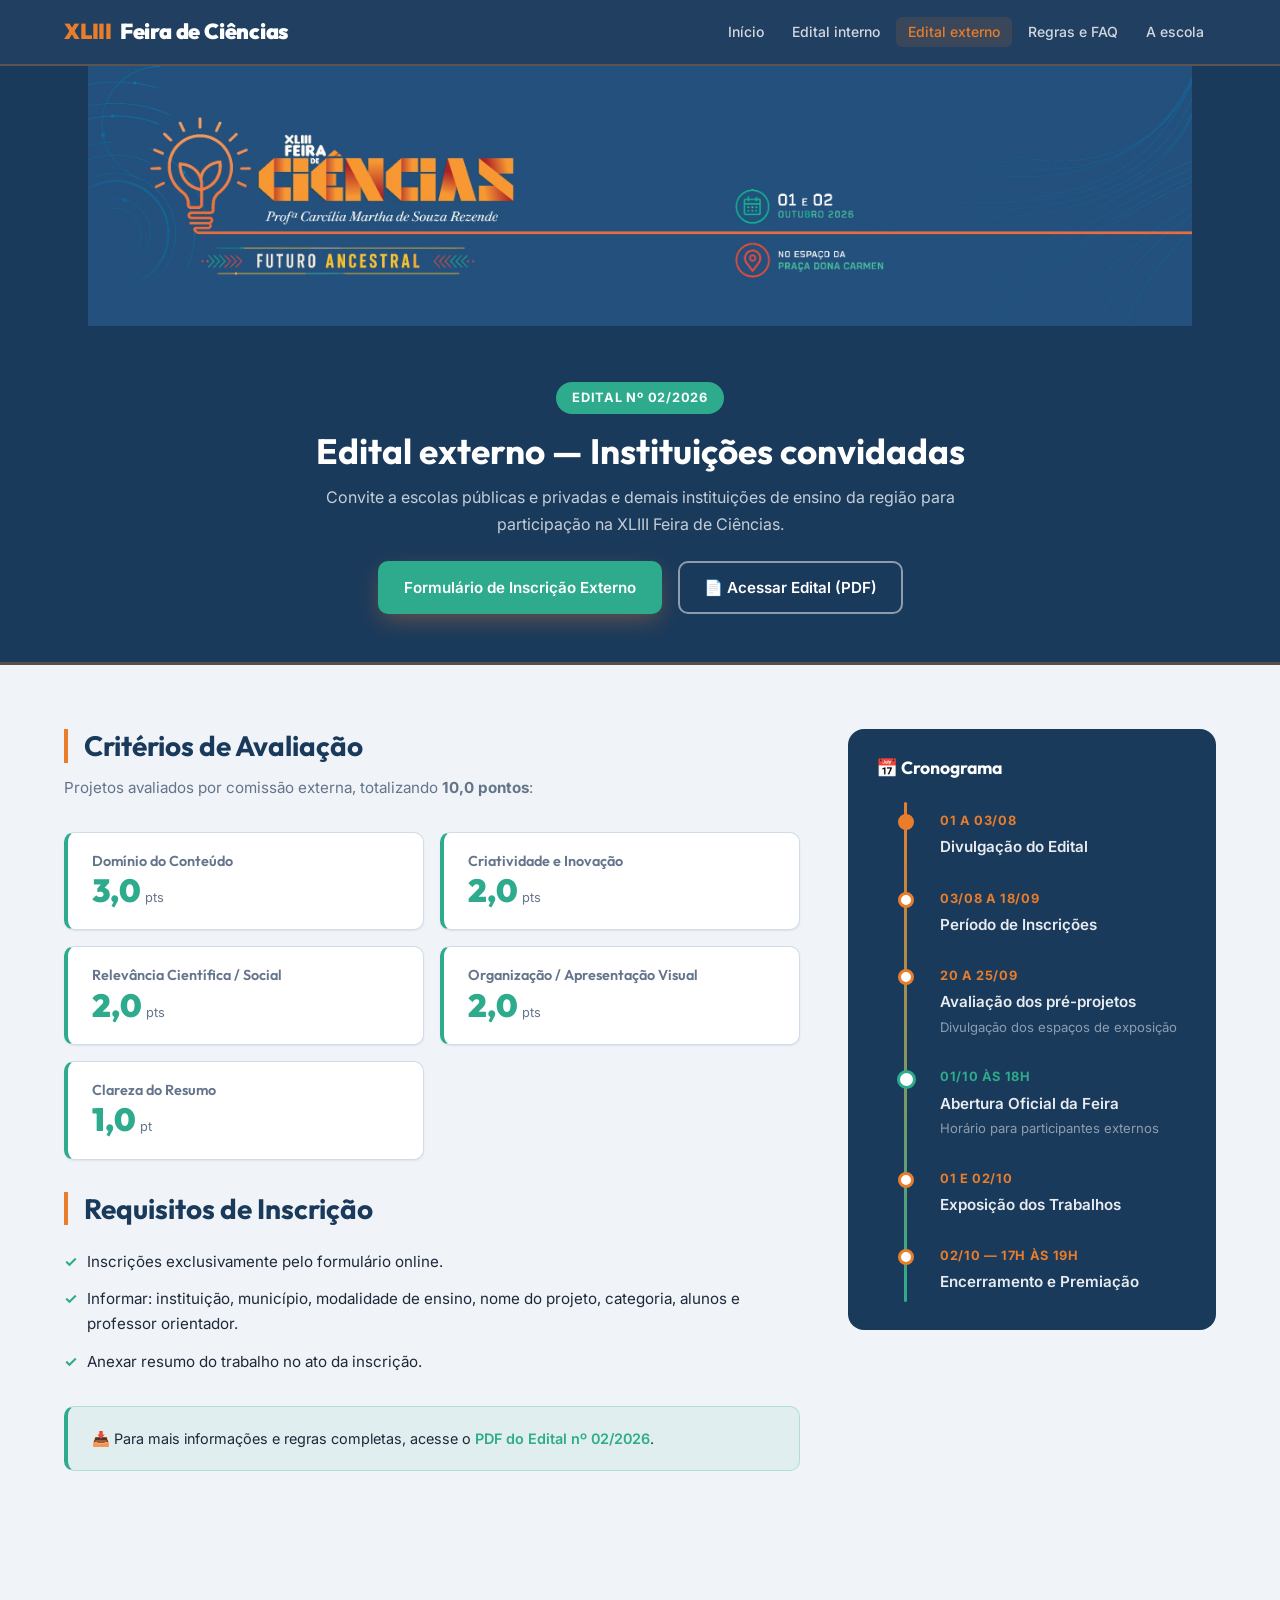
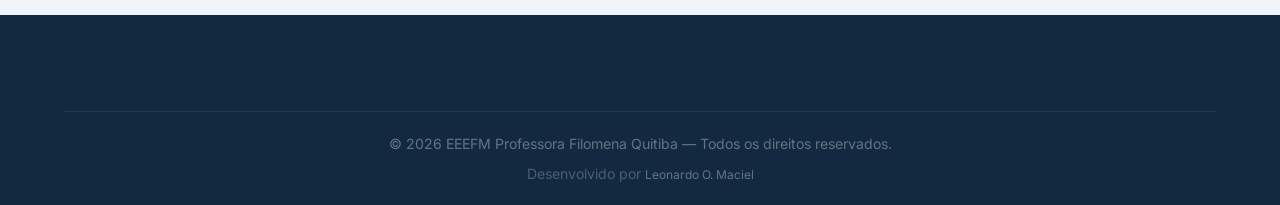
==== commit a861f2b4: "fix: hero sem sobreposicao de texto, icones FA WhatsApp/Instagram, capitalizacao corrigida" ====
--- a/edital-externo.html
+++ b/edital-externo.html
@@ -6,6 +6,7 @@
     <title>Edital nº 02/2026 (Externo) — XLIII Feira de Ciências PFQ</title>
     <meta name="description" content="Edital nº 02/2026 — Convida outras instituições de ensino públicas e privadas a participarem da XLIII Feira de Ciências.">
     <link rel="icon" href="img/flyer-feira.jpg" type="image/jpeg">
+    <link rel="stylesheet" href="https://cdnjs.cloudflare.com/ajax/libs/font-awesome/6.7.2/css/all.min.css">
     <link rel="stylesheet" href="css/style.css">
 </head>
 <body>
@@ -17,10 +18,10 @@
         <nav>
             <ul class="nav-links" id="nav-links">
                 <li><a href="index.html">Início</a></li>
-                <li><a href="edital-interno.html">Edital Interno</a></li>
-                <li><a href="edital-externo.html" class="active">Edital Externo</a></li>
+                <li><a href="edital-interno.html">Edital interno</a></li>
+                <li><a href="edital-externo.html" class="active">Edital externo</a></li>
                 <li><a href="faq.html">Regras e FAQ</a></li>
-                <li><a href="sobre.html">A Escola</a></li>
+                <li><a href="sobre.html">A escola</a></li>
             </ul>
         </nav>
         <button class="hamburger" id="hamburger" aria-label="Abrir menu">
@@ -38,7 +39,7 @@
 <section class="page-header">
     <div class="container">
         <span class="badge badge-teal" style="margin-bottom: 1rem;">Edital nº 02/2026</span>
-        <h1>Edital Externo — Instituições Convidadas</h1>
+        <h1>Edital externo — Instituições convidadas</h1>
         <p>Convite a escolas públicas e privadas e demais instituições de ensino da região para participação na XLIII Feira de Ciências.</p>
         <div class="flex justify-center gap-4 flex-wrap mt-6">
             <a href="https://docs.google.com/forms/d/e/1FAIpQLSfI3naMoHm2sjn48bXKGw8JrudjvaqzmqJsmKI4cib6mDPO3A/viewform" target="_blank" class="btn btn-primary" style="background: var(--color-accent); border-color: var(--color-accent);">Formulário de Inscrição Externo</a>
--- a/css/style.css
+++ b/css/style.css
@@ -148,50 +148,57 @@
 .hamburger.open span:nth-child(3) { transform: rotate(-45deg) translate(5px, -5px); }
 
 /* =============================================
-   HERO (com imagem de fundo real)
+   HERO — imagem do flyer exibida integralmente
+   sem texto sobreposto, sem corte
    ============================================= */
 .hero {
-  position: relative;
-  min-height: 520px;
-  display: flex; align-items: center; justify-content: center;
+  background-color: var(--color-bg-dark);
+  line-height: 0; /* elimina gap abaixo da imagem */
+}
+.hero-img-wrap {
+  width: 100%;
+  max-width: 900px;
+  margin: 0 auto;
+}
+.hero-img-wrap img {
+  width: 100%;
+  height: auto;          /* mantém proporção original — sem corte */
+  display: block;
+  object-fit: contain;
+}
+
+/* Faixa de CTA abaixo da imagem do hero */
+.hero-cta {
+  background: var(--color-bg-dark);
+  padding: 1.75rem 1.5rem 2rem;
   text-align: center;
+  border-bottom: 2px solid rgba(232, 125, 43, 0.2);
+  line-height: normal;
+}
+.hero-cta .tagline {
+  font-size: 0.85rem;
+  color: rgba(255,255,255,0.5);
+  margin-bottom: 1rem;
+  text-transform: uppercase;
+  letter-spacing: 0.12em;
+}
+
+/* Banner strip (páginas internas) — banner horizontal */
+/* Usa contain para não cortar quando a tela for estreita */
+.banner-strip {
+  width: 100%;
+  background-color: var(--color-bg-dark);
+  line-height: 0;
   overflow: hidden;
-  background-color: var(--color-bg-dark);
-}
-.hero-bg {
-  position: absolute; inset: 0;
-  background-image: url('../img/flyer-feira.jpg');
-  background-size: cover;
-  background-position: center top;
-  opacity: 0.28;
-}
-.hero-content {
-  position: relative; z-index: 2;
-  padding: 5rem 1.5rem 4rem;
-  max-width: 800px; margin: 0 auto;
-}
-.hero h1 {
-  font-size: clamp(2rem, 4.5vw, 3.5rem);
-  font-weight: 900;
-  color: var(--color-white);
-  text-shadow: 0 2px 12px rgba(0,0,0,0.4);
-  margin-bottom: 0.75rem;
-}
-.hero .subtitle {
-  font-size: 1.1rem; color: rgba(255,255,255,0.85);
-  font-weight: 500; margin-bottom: 0.5rem;
-}
-.hero .location {
-  font-size: 0.95rem; color: rgba(255,255,255,0.65);
-  margin-bottom: 2rem;
-}
-
-/* Banner strip (imagem horizontal) */
-.banner-strip {
-  width: 100%; overflow: hidden; line-height: 0;
-  max-height: 220px;
-}
-.banner-strip img { width: 100%; height: 220px; object-fit: cover; object-position: center; }
+}
+.banner-strip img {
+  width: 100%;
+  height: auto;           /* proporcional — sem corte */
+  max-height: 260px;
+  object-fit: contain;
+  display: block;
+  margin: 0 auto;
+}
 
 /* =============================================
    COUNTDOWN
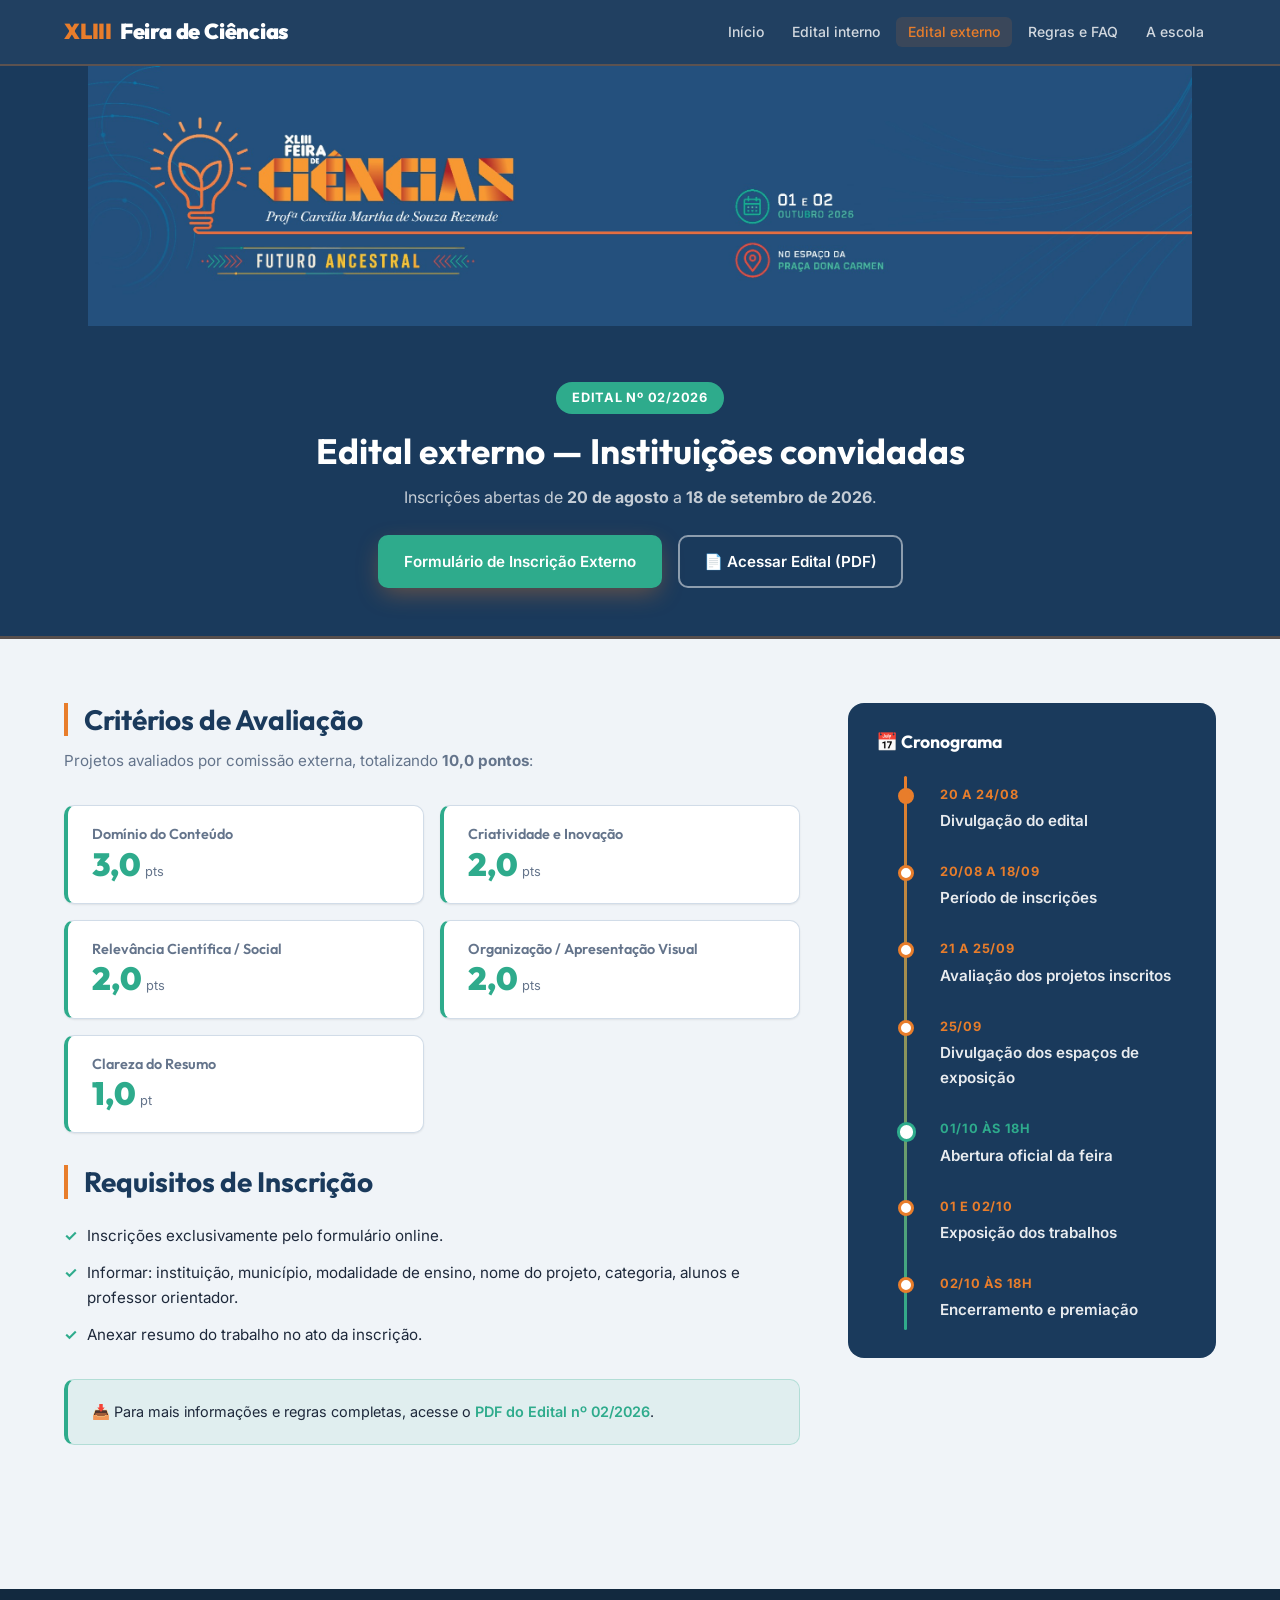
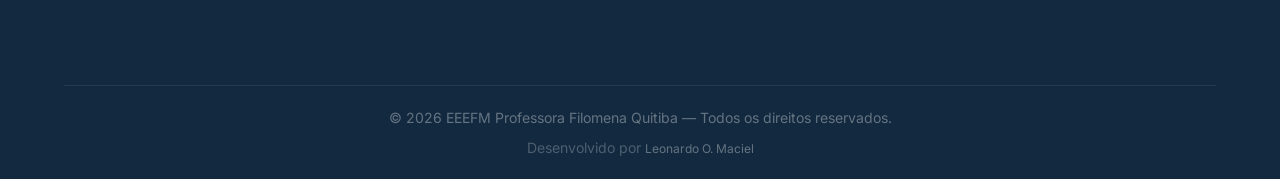
==== commit df616cde: "fix: cronogramas e datas atualizados conforme editais novos (20/08 a 18/09, abertura 01/10 as 18h, e" ====
--- a/edital-externo.html
+++ b/edital-externo.html
@@ -40,7 +40,7 @@
     <div class="container">
         <span class="badge badge-teal" style="margin-bottom: 1rem;">Edital nº 02/2026</span>
         <h1>Edital externo — Instituições convidadas</h1>
-        <p>Convite a escolas públicas e privadas e demais instituições de ensino da região para participação na XLIII Feira de Ciências.</p>
+        <p>Inscrições abertas de <strong>20 de agosto</strong> a <strong>18 de setembro de 2026</strong>.</p>
         <div class="flex justify-center gap-4 flex-wrap mt-6">
             <a href="https://docs.google.com/forms/d/e/1FAIpQLSfI3naMoHm2sjn48bXKGw8JrudjvaqzmqJsmKI4cib6mDPO3A/viewform" target="_blank" class="btn btn-primary" style="background: var(--color-accent); border-color: var(--color-accent);">Formulário de Inscrição Externo</a>
             <a href="pdf/edital-02-2026-externo.pdf" target="_blank" class="btn btn-outline">📄 Acessar Edital (PDF)</a>
@@ -99,35 +99,38 @@
                 <div class="timeline">
                     <div class="timeline-item done">
                         <div class="timeline-marker"></div>
-                        <div class="timeline-date">01 a 03/08</div>
-                        <div class="timeline-title" style="color: rgba(255,255,255,0.9);">Divulgação do Edital</div>
+                        <div class="timeline-date">20 a 24/08</div>
+                        <div class="timeline-title" style="color: rgba(255,255,255,0.9);">Divulgação do edital</div>
                     </div>
                     <div class="timeline-item">
                         <div class="timeline-marker"></div>
-                        <div class="timeline-date">03/08 a 18/09</div>
-                        <div class="timeline-title" style="color: rgba(255,255,255,0.9);">Período de Inscrições</div>
+                        <div class="timeline-date">20/08 a 18/09</div>
+                        <div class="timeline-title" style="color: rgba(255,255,255,0.9);">Período de inscrições</div>
                     </div>
                     <div class="timeline-item">
                         <div class="timeline-marker"></div>
-                        <div class="timeline-date">20 a 25/09</div>
-                        <div class="timeline-title" style="color: rgba(255,255,255,0.9);">Avaliação dos pré-projetos</div>
-                        <div class="timeline-desc" style="color: rgba(255,255,255,0.5);">Divulgação dos espaços de exposição</div>
+                        <div class="timeline-date">21 a 25/09</div>
+                        <div class="timeline-title" style="color: rgba(255,255,255,0.9);">Avaliação dos projetos inscritos</div>
+                    </div>
+                    <div class="timeline-item">
+                        <div class="timeline-marker"></div>
+                        <div class="timeline-date">25/09</div>
+                        <div class="timeline-title" style="color: rgba(255,255,255,0.9);">Divulgação dos espaços de exposição</div>
                     </div>
                     <div class="timeline-item highlight">
                         <div class="timeline-marker"></div>
                         <div class="timeline-date">01/10 às 18h</div>
-                        <div class="timeline-title" style="color: rgba(255,255,255,0.9);">Abertura Oficial da Feira</div>
-                        <div class="timeline-desc" style="color: rgba(255,255,255,0.5);">Horário para participantes externos</div>
+                        <div class="timeline-title" style="color: rgba(255,255,255,0.9);">Abertura oficial da feira</div>
                     </div>
                     <div class="timeline-item">
                         <div class="timeline-marker"></div>
                         <div class="timeline-date">01 e 02/10</div>
-                        <div class="timeline-title" style="color: rgba(255,255,255,0.9);">Exposição dos Trabalhos</div>
+                        <div class="timeline-title" style="color: rgba(255,255,255,0.9);">Exposição dos trabalhos</div>
                     </div>
                     <div class="timeline-item" style="margin-bottom: 0;">
                         <div class="timeline-marker" style="border-color: var(--color-primary);"></div>
-                        <div class="timeline-date" style="color: var(--color-primary);">02/10 — 17h às 19h</div>
-                        <div class="timeline-title" style="color: rgba(255,255,255,0.9);">Encerramento e Premiação</div>
+                        <div class="timeline-date" style="color: var(--color-primary);">02/10 às 18h</div>
+                        <div class="timeline-title" style="color: rgba(255,255,255,0.9);">Encerramento e premiação</div>
                     </div>
                 </div>
             </div>
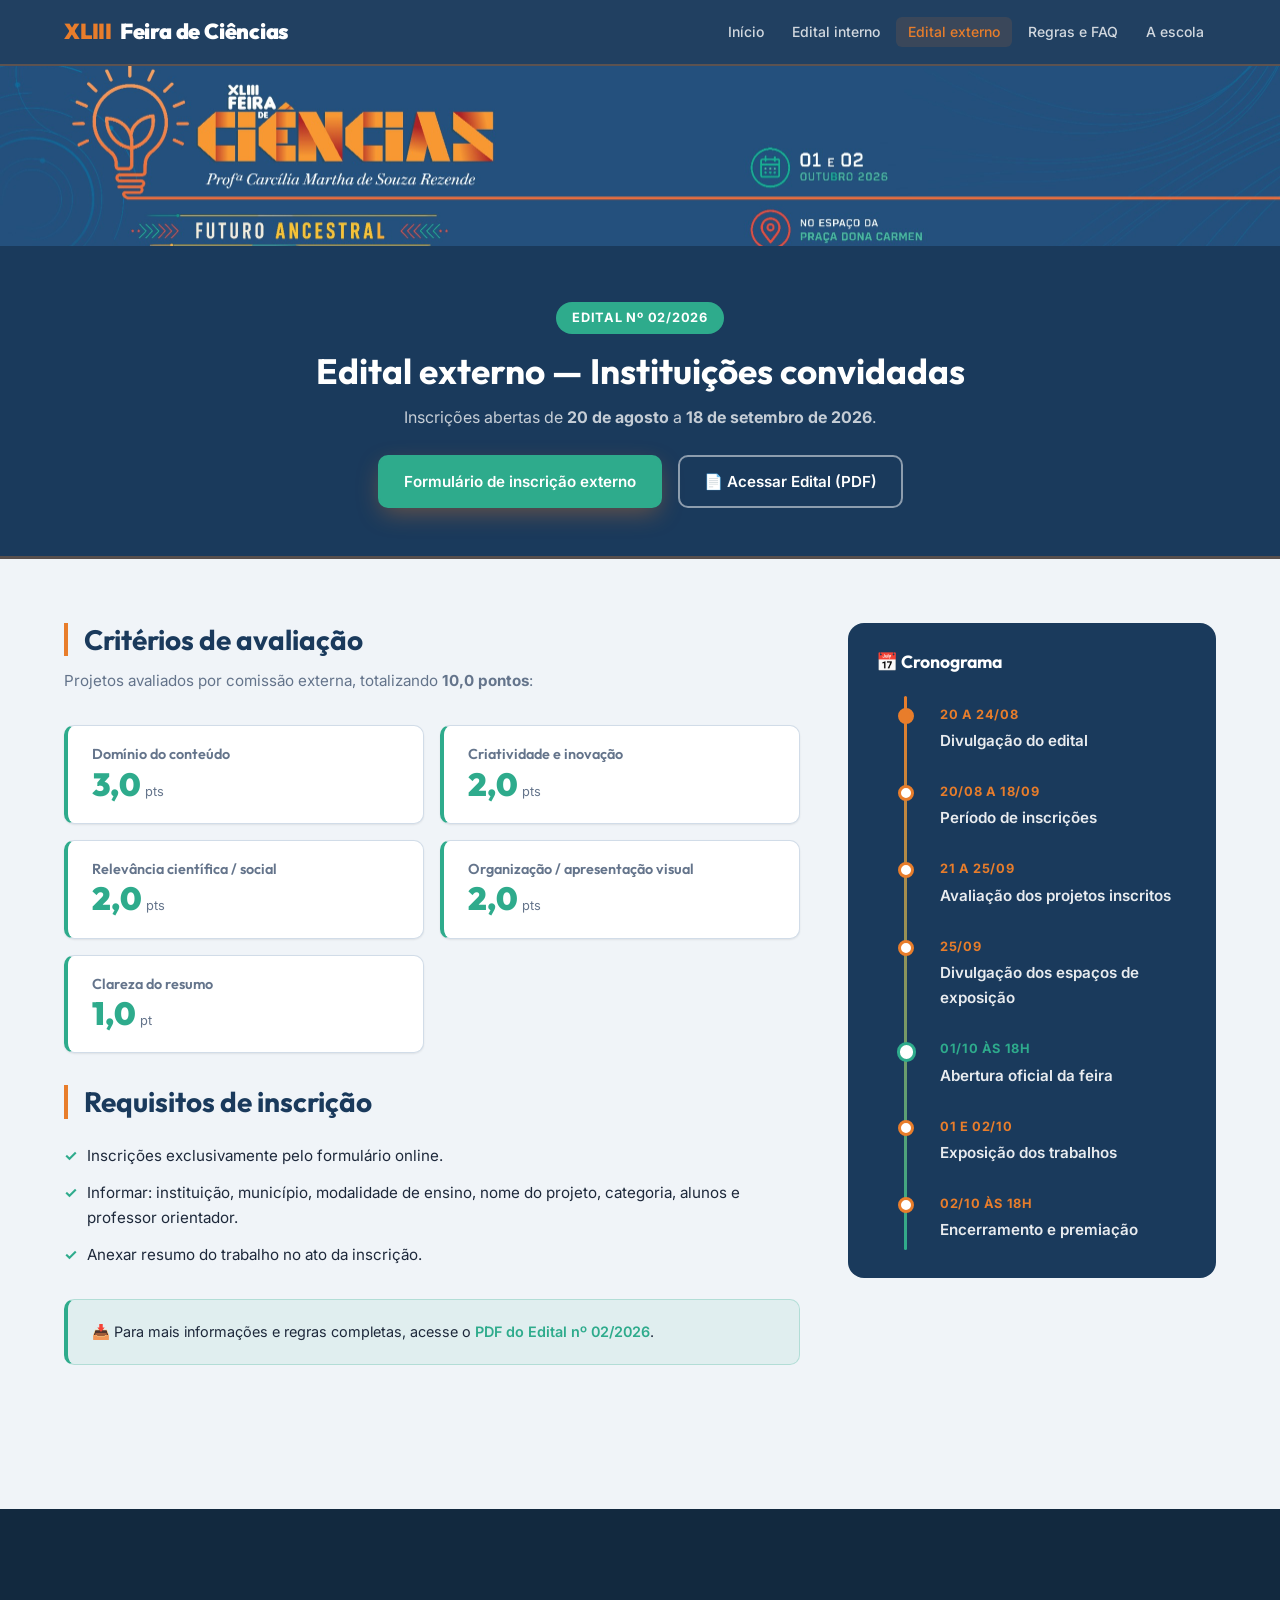
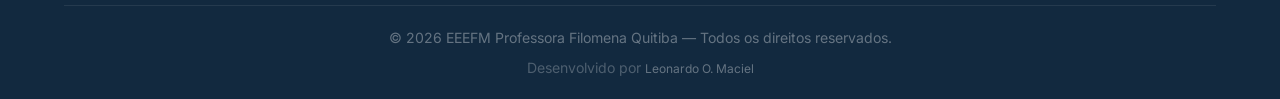
==== commit bb641cd8: "fix: hero max-width 1200px, banner cover, capitalizacao corrigida nos criterios e titulos" ====
--- a/edital-externo.html
+++ b/edital-externo.html
@@ -42,7 +42,7 @@
         <h1>Edital externo — Instituições convidadas</h1>
         <p>Inscrições abertas de <strong>20 de agosto</strong> a <strong>18 de setembro de 2026</strong>.</p>
         <div class="flex justify-center gap-4 flex-wrap mt-6">
-            <a href="https://docs.google.com/forms/d/e/1FAIpQLSfI3naMoHm2sjn48bXKGw8JrudjvaqzmqJsmKI4cib6mDPO3A/viewform" target="_blank" class="btn btn-primary" style="background: var(--color-accent); border-color: var(--color-accent);">Formulário de Inscrição Externo</a>
+            <a href="https://docs.google.com/forms/d/e/1FAIpQLSfI3naMoHm2sjn48bXKGw8JrudjvaqzmqJsmKI4cib6mDPO3A/viewform" target="_blank" class="btn btn-primary" style="background: var(--color-accent); border-color: var(--color-accent);">Formulário de inscrição externo</a>
             <a href="pdf/edital-02-2026-externo.pdf" target="_blank" class="btn btn-outline">📄 Acessar Edital (PDF)</a>
         </div>
     </div>
@@ -54,33 +54,33 @@
 
         <!-- COLUNA PRINCIPAL -->
         <div>
-            <h2 class="section-title">Critérios de Avaliação</h2>
+            <h2 class="section-title">Critérios de avaliação</h2>
             <p class="section-subtitle">Projetos avaliados por comissão externa, totalizando <strong>10,0 pontos</strong>:</p>
 
             <div class="grid grid-2 gap-4">
                 <div class="score-card teal">
-                    <h4>Domínio do Conteúdo</h4>
+                    <h4>Domínio do conteúdo</h4>
                     <span class="score-num">3,0</span> <span class="score-unit">pts</span>
                 </div>
                 <div class="score-card teal">
-                    <h4>Criatividade e Inovação</h4>
+                    <h4>Criatividade e inovação</h4>
                     <span class="score-num">2,0</span> <span class="score-unit">pts</span>
                 </div>
                 <div class="score-card teal">
-                    <h4>Relevância Científica / Social</h4>
+                    <h4>Relevância científica / social</h4>
                     <span class="score-num">2,0</span> <span class="score-unit">pts</span>
                 </div>
                 <div class="score-card teal">
-                    <h4>Organização / Apresentação Visual</h4>
+                    <h4>Organização / apresentação visual</h4>
                     <span class="score-num">2,0</span> <span class="score-unit">pts</span>
                 </div>
                 <div class="score-card teal">
-                    <h4>Clareza do Resumo</h4>
+                    <h4>Clareza do resumo</h4>
                     <span class="score-num">1,0</span> <span class="score-unit">pt</span>
                 </div>
             </div>
 
-            <h2 class="section-title mt-8">Requisitos de Inscrição</h2>
+            <h2 class="section-title mt-8">Requisitos de inscrição</h2>
             <ul style="list-style: none; display: flex; flex-direction: column; gap: 0.75rem; font-size: 0.95rem;">
                 <li style="display: flex; gap: 0.6rem;"><span style="color: var(--color-accent); font-weight: 700;">✓</span> Inscrições exclusivamente pelo formulário online.</li>
                 <li style="display: flex; gap: 0.6rem;"><span style="color: var(--color-accent); font-weight: 700;">✓</span> Informar: instituição, município, modalidade de ensino, nome do projeto, categoria, alunos e professor orientador.</li>
--- a/css/style.css
+++ b/css/style.css
@@ -157,7 +157,7 @@
 }
 .hero-img-wrap {
   width: 100%;
-  max-width: 900px;
+  max-width: 1200px;
   margin: 0 auto;
 }
 .hero-img-wrap img {
@@ -193,11 +193,10 @@
 }
 .banner-strip img {
   width: 100%;
-  height: auto;           /* proporcional — sem corte */
-  max-height: 260px;
-  object-fit: contain;
+  height: 180px;
+  object-fit: cover;
+  object-position: center;
   display: block;
-  margin: 0 auto;
 }
 
 /* =============================================
